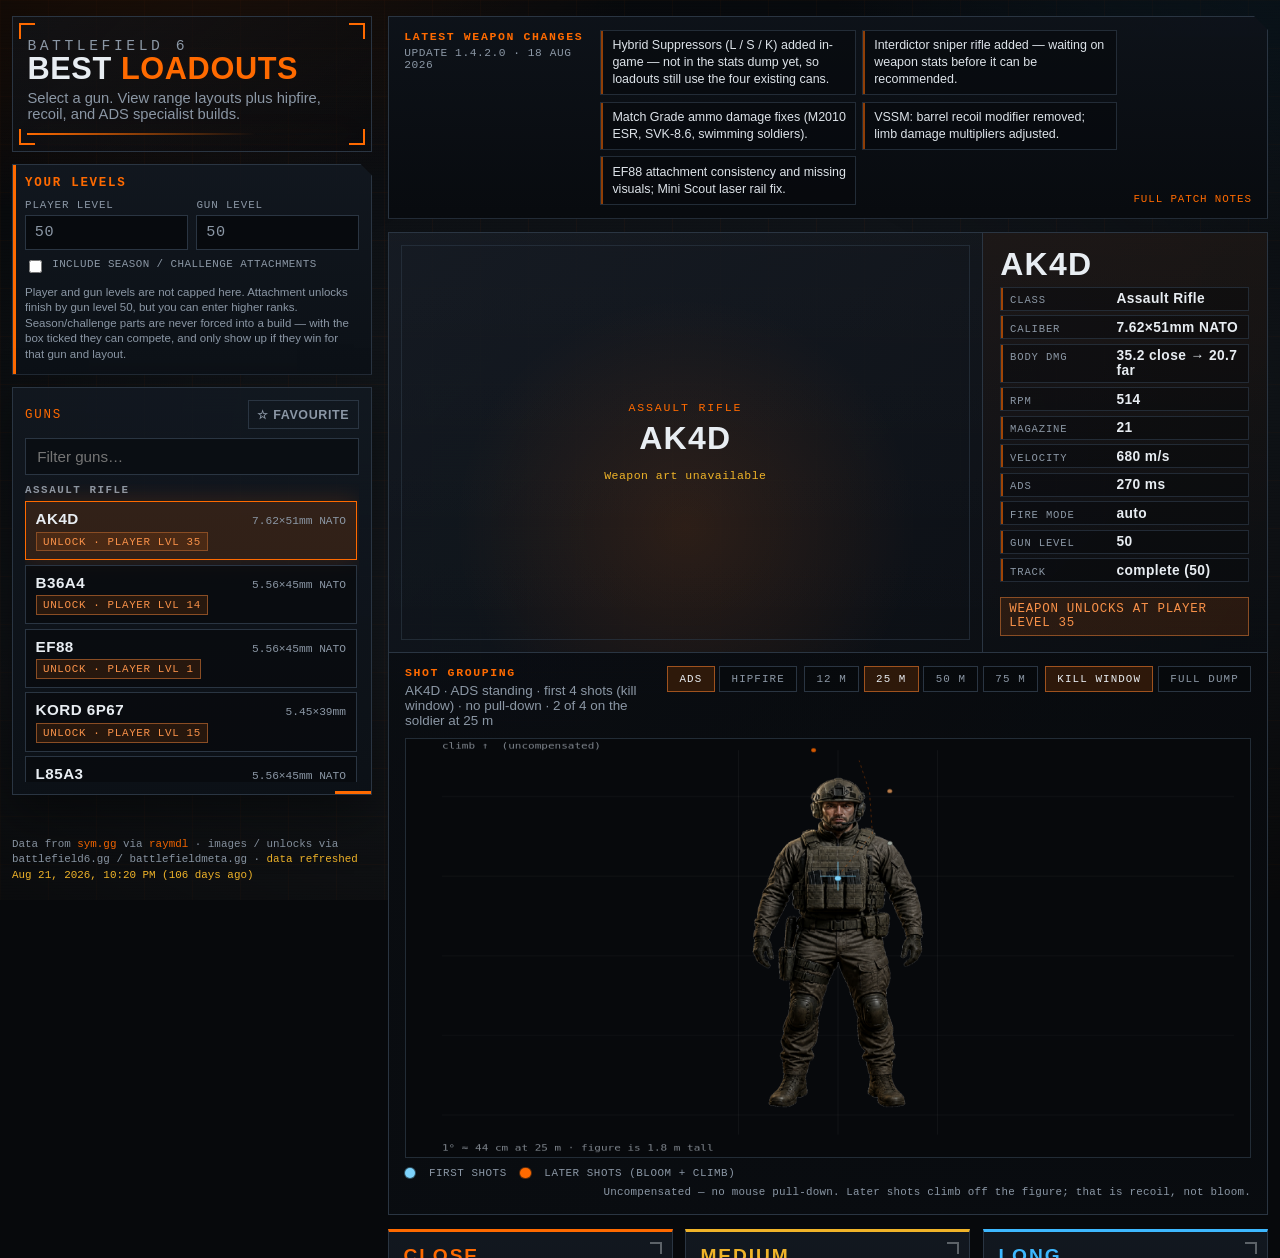
==== index.html @ 5112099e "Size each gun's kill-window burst from its own bullets-to-kill. AR-style 4–8 shot clamps were wrong " ====
<!doctype html>
<html lang="en">
  <head>
    <meta charset="utf-8" />
    <meta name="viewport" content="width=device-width, initial-scale=1" />
    <title>BF6 Best Loadouts</title>
    <meta
      name="description"
      content="Pick a Battlefield 6 gun and see the best close, medium, long, hipfire, recoil, and ADS attachment layouts."
    />
    <meta name="referrer" content="strict-origin-when-cross-origin" />
    <meta
      http-equiv="Content-Security-Policy"
      content="default-src 'self'; script-src 'self'; style-src 'self' https://fonts.googleapis.com; font-src 'self' https://fonts.gstatic.com; img-src 'self' https://media.battlefield6.gg https://img.battlefieldmeta.gg data:; connect-src 'self'; object-src 'none'; base-uri 'self'; form-action 'self'; frame-ancestors 'none'"
    />
    <link rel="preconnect" href="https://fonts.googleapis.com" />
    <link rel="preconnect" href="https://fonts.gstatic.com" crossorigin />
    <link rel="preconnect" href="https://media.battlefield6.gg" crossorigin />
    <link rel="preconnect" href="https://img.battlefieldmeta.gg" crossorigin />
    <link
      href="https://fonts.googleapis.com/css2?family=Rajdhani:wght@500;600;700&family=Share+Tech+Mono&display=swap"
      rel="stylesheet"
    />
    <link rel="stylesheet" href="./css/styles.css?v=20260822e" />
  </head>
  <body>
    <div class="fx-scan" aria-hidden="true"></div>
    <div class="fx-vignette" aria-hidden="true"></div>
    <main class="app">
      <aside class="sidebar">
        <header class="hero">
          <div class="hud-corners" aria-hidden="true"></div>
          <p class="brand">Battlefield 6</p>
          <h1>Best <span>Loadouts</span></h1>
          <p>Select a gun. View range layouts plus hipfire, recoil, and ADS specialist builds.</p>
          <div class="hero-rule" aria-hidden="true"></div>
        </header>

        <section class="favorites" id="favorites" hidden>
          <h2>Favourites</h2>
          <div class="fav-list" id="favList"></div>
        </section>

        <section class="levels" aria-label="Your levels">
          <h2>Your levels</h2>
          <div class="level-grid">
            <label class="level-field" for="playerLevel">
              <span>Player level</span>
              <input id="playerLevel" type="number" min="1" step="1" value="50" inputmode="numeric" />
            </label>
            <label class="level-field" for="masteryLevel">
              <span>Gun level</span>
              <input id="masteryLevel" type="number" min="0" step="1" value="50" inputmode="numeric" />
            </label>
          </div>
          <label class="level-check" for="includeChallenges">
            <input id="includeChallenges" type="checkbox" />
            <span>Include season / challenge attachments</span>
          </label>
          <p class="level-hint">
            Player and gun levels are not capped here. Attachment unlocks finish by gun level 50, but you can enter higher ranks. Season/challenge parts are never forced into a build — with the box ticked they can compete, and only show up if they win for that gun and layout.
          </p>
        </section>

        <section class="controls" aria-label="Weapon list">
          <div class="field weapon-field">
            <div class="weapon-heading">
              <label for="weaponFilter">Guns</label>
              <button type="button" id="favToggle" class="fav-btn" aria-pressed="false" title="Favourite this gun">
                ☆ Favourite
              </button>
            </div>
            <input
              id="weaponFilter"
              class="weapon-filter"
              type="search"
              placeholder="Filter guns…"
              autocomplete="off"
            />
            <div class="weapon-list" id="weaponList" role="listbox" aria-label="Weapons"></div>
            <select id="weapon" class="weapon-select-fallback" hidden></select>
          </div>
        </section>

        <p class="status" id="status">Loading…</p>
        <p class="credit">
          Data from
          <a href="https://sym.gg/" target="_blank" rel="noopener noreferrer">sym.gg</a>
          via
          <a href="https://raymdl.github.io/BF6-Weapon-Analyzer/" target="_blank" rel="noopener noreferrer">raymdl</a>
          · images / unlocks via battlefield6.gg / battlefieldmeta.gg
          · <span id="dataAge">checking data age…</span>
        </p>
      </aside>

      <section class="detail" id="detail" aria-live="polite">
        <aside class="changelog" id="changelog" aria-label="Latest weapon changes">
          <div class="changelog-head">
            <h2>Latest weapon changes</h2>
            <p class="changelog-patch" id="changelogPatch"></p>
          </div>
          <ul class="changelog-list" id="changelogList"></ul>
          <a
            class="changelog-link"
            id="changelogLink"
            href="#"
            target="_blank"
            rel="noopener noreferrer"
            >Full patch notes</a
          >
        </aside>
        <div class="weapon-stage">
          <div class="weapon-stage-frame">
            <img
              id="weaponImage"
              class="weapon-image"
              alt=""
              hidden
              decoding="async"
              referrerpolicy="no-referrer"
            />
            <div id="weaponImageFallback" class="weapon-fallback" aria-hidden="true">
              <span class="weapon-fallback-class" id="weaponFallbackClass"></span>
              <strong id="weaponFallbackName"></strong>
              <span class="weapon-fallback-note" id="weaponFallbackNote"></span>
            </div>
          </div>
          <div class="weapon-stage-meta">
            <h2 id="weaponTitle">Select a gun</h2>
            <ul class="weapon-stat-list" id="weaponMeta"></ul>
            <p class="weapon-unlock-note" id="weaponUnlockNote" hidden></p>
          </div>
          <figure class="spread-viz" id="spreadViz">
            <div class="spread-viz-head">
              <div>
                <h3>Shot grouping</h3>
                <p class="spread-viz-caption" id="spreadVizCaption">How a stock mag dump looks on a soldier at 25 m.</p>
              </div>
              <div class="spread-viz-controls">
                <div class="spread-viz-modes" role="group" aria-label="Aim mode">
                  <button type="button" class="spread-mode is-on" data-spread-aim="ads" aria-pressed="true">ADS</button>
                  <button type="button" class="spread-mode" data-spread-aim="hip" aria-pressed="false">Hipfire</button>
                </div>
                <div class="spread-viz-modes" role="group" aria-label="Distance">
                  <button type="button" class="spread-mode" data-spread-range="12" aria-pressed="false">12 m</button>
                  <button type="button" class="spread-mode is-on" data-spread-range="25" aria-pressed="true">25 m</button>
                  <button type="button" class="spread-mode" data-spread-range="50" aria-pressed="false">50 m</button>
                  <button type="button" class="spread-mode" data-spread-range="75" aria-pressed="false">75 m</button>
                </div>
                <div class="spread-viz-modes" role="group" aria-label="Burst length">
                  <button type="button" class="spread-mode is-on" data-spread-burst="ttk" aria-pressed="true">Kill window</button>
                  <button type="button" class="spread-mode" data-spread-burst="dump" aria-pressed="false">Full dump</button>
                </div>
              </div>
            </div>
            <canvas id="spreadCanvas" class="spread-canvas" width="720" height="420" aria-label="Bullet spread visualization"></canvas>
            <p class="spread-viz-legend">
              <span class="spread-swatch is-early"></span> first shots
              <span class="spread-swatch is-late"></span> later shots (bloom + climb)
              <span class="spread-viz-hint">Uncompensated — no mouse pull-down. Later shots climb off the figure; that is recoil, not bloom.</span>
            </p>
          </figure>
        </div>
        <div class="results" id="results"></div>
      </section>
    </main>

    <script src="./js/embedded-data.js?v=20260822e"></script>
    <script src="./js/stats.js?v=20260822e"></script>
    <script src="./js/optimizer.js?v=20260822e"></script>
    <script src="./js/app.js?v=20260822e"></script>
  </body>
</html>
---- css/styles.css ----
:root {
  --bg0: #07090c;
  --bg1: #10161d;
  --ink: #e8edf2;
  --muted: #8b97a5;
  --line: #2a3542;
  --panel: #121820;
  --panel-2: #0c1117;
  --accent: #ff6a00;
  --accent-2: #4fd1c5;
  --close: #ff6a00;
  --mid: #f0b429;
  --long: #3db8ff;
  --glow: 0 0 24px rgba(255, 106, 0, 0.18);
  --shadow: 0 18px 50px rgba(0, 0, 0, 0.45);
  --font: "Rajdhani", "Segoe UI", sans-serif;
  --mono: "Share Tech Mono", ui-monospace, monospace;
  --sidebar: 360px;
}

* {
  box-sizing: border-box;
}

html,
body {
  margin: 0;
  min-height: 100%;
}

body {
  color: var(--ink);
  font-family: var(--font);
  background-color: var(--bg0);
  background-image:
    linear-gradient(rgba(255, 106, 0, 0.035) 1px, transparent 1px),
    linear-gradient(90deg, rgba(255, 106, 0, 0.035) 1px, transparent 1px),
    radial-gradient(1000px 520px at 8% -8%, rgba(255, 106, 0, 0.16), transparent 55%),
    radial-gradient(900px 480px at 100% 0%, rgba(61, 184, 255, 0.1), transparent 50%),
    linear-gradient(165deg, var(--bg0), var(--bg1) 55%, #0a0e13);
  background-size: 48px 48px, 48px 48px, auto, auto, auto;
  background-attachment: fixed;
}

body::before {
  content: "";
  position: fixed;
  inset: 0;
  pointer-events: none;
  background: repeating-linear-gradient(
    0deg,
    transparent,
    transparent 2px,
    rgba(0, 0, 0, 0.08) 3px
  );
  opacity: 0.35;
  z-index: 0;
}

.fx-scan {
  position: fixed;
  inset: 0;
  pointer-events: none;
  z-index: 0;
  background: linear-gradient(
    180deg,
    transparent 0%,
    rgba(255, 106, 0, 0.045) 48%,
    rgba(255, 106, 0, 0.09) 50%,
    rgba(255, 106, 0, 0.045) 52%,
    transparent 100%
  );
  background-size: 100% 220%;
  animation: scan-sweep 7.5s linear infinite;
  mix-blend-mode: screen;
  opacity: 0.55;
}

.fx-vignette {
  position: fixed;
  inset: 0;
  pointer-events: none;
  z-index: 0;
  background: radial-gradient(ellipse at center, transparent 45%, rgba(0, 0, 0, 0.45) 100%);
}

.app {
  position: relative;
  z-index: 1;
  display: grid;
  grid-template-columns: minmax(280px, var(--sidebar)) minmax(0, 1fr);
  gap: 1rem;
  width: min(1440px, calc(100% - 1.5rem));
  margin: 0 auto;
  padding: 1rem 0 1.5rem;
  min-height: 100vh;
}

.sidebar {
  display: flex;
  flex-direction: column;
  gap: 0.75rem;
  min-height: 0;
  max-height: calc(100vh - 2rem);
  position: sticky;
  top: 1rem;
}

.detail {
  display: flex;
  flex-direction: column;
  gap: 0.85rem;
  min-width: 0;
  animation: rise 0.45s ease both;
}

.hero {
  position: relative;
  padding: 0.85rem 0.9rem 0.95rem;
  border: 1px solid var(--line);
  background: linear-gradient(135deg, rgba(18, 24, 32, 0.55), rgba(7, 9, 12, 0.35));
  animation: rise 0.45s ease both;
  overflow: hidden;
  flex: 0 0 auto;
}

.hud-corners::before,
.hud-corners::after,
.hero::before,
.hero::after {
  content: "";
  position: absolute;
  width: 14px;
  height: 14px;
  pointer-events: none;
  animation: corner-in 0.7s ease both;
}

.hero::before {
  top: 6px;
  left: 6px;
  border-top: 2px solid var(--accent);
  border-left: 2px solid var(--accent);
}
.hero::after {
  top: 6px;
  right: 6px;
  border-top: 2px solid var(--accent);
  border-right: 2px solid var(--accent);
  animation-delay: 0.08s;
}
.hud-corners::before {
  bottom: 6px;
  left: 6px;
  border-bottom: 2px solid var(--accent);
  border-left: 2px solid var(--accent);
  animation-delay: 0.14s;
}
.hud-corners::after {
  bottom: 6px;
  right: 6px;
  border-bottom: 2px solid var(--accent);
  border-right: 2px solid var(--accent);
  animation-delay: 0.2s;
}

.brand {
  margin: 0 0 0.25rem;
  font-family: var(--mono);
  font-size: 0.68rem;
  letter-spacing: 0.24em;
  text-transform: uppercase;
  color: var(--accent);
  animation: pulse-glow 2.8s ease-in-out infinite;
}

.hero h1 {
  margin: 0;
  font-size: clamp(1.55rem, 2.4vw, 2rem);
  font-weight: 700;
  letter-spacing: 0.02em;
  line-height: 0.95;
  text-transform: uppercase;
  animation: title-clip 0.75s cubic-bezier(0.2, 0.8, 0.2, 1) both;
}

.hero h1 span {
  color: var(--accent);
  animation: accent-flicker 4.5s ease-in-out infinite;
}

.hero p {
  margin: 0.45rem 0 0;
  color: var(--muted);
  font-size: 0.92rem;
  font-weight: 500;
  animation: rise 0.55s ease 0.12s both;
}

.hero-rule {
  margin-top: 0.7rem;
  height: 2px;
  background: linear-gradient(90deg, var(--accent), transparent 70%);
  transform-origin: left center;
  animation: rule-draw 0.9s ease 0.2s both;
  box-shadow: var(--glow);
}

.favorites,
.levels,
.controls {
  border: 1px solid var(--line);
  background: linear-gradient(180deg, rgba(18, 24, 32, 0.95), rgba(12, 17, 23, 0.98));
}

.levels {
  position: relative;
  padding: 0.7rem 0.75rem;
  clip-path: polygon(0 0, calc(100% - 12px) 0, 100% 12px, 100% 100%, 0 100%);
  flex: 0 0 auto;
}

.levels::before {
  content: "";
  position: absolute;
  top: 0;
  left: 0;
  width: 3px;
  height: 100%;
  background: var(--accent);
}

.levels h2 {
  margin: 0 0 0.55rem;
  font-size: 0.78rem;
  letter-spacing: 0.14em;
  text-transform: uppercase;
  color: var(--accent);
  font-family: var(--mono);
}

.level-grid {
  display: grid;
  grid-template-columns: 1fr 1fr;
  gap: 0.55rem;
}

.level-field {
  display: grid;
  gap: 0.3rem;
  font-family: var(--mono);
  font-size: 0.68rem;
  letter-spacing: 0.08em;
  text-transform: uppercase;
  color: var(--muted);
}

.level-field input {
  width: 100%;
  min-width: 0;
  padding: 0.45rem 0.55rem;
  border: 1px solid var(--line);
  background: rgba(7, 9, 12, 0.85);
  color: var(--text);
  font: inherit;
  font-size: 0.95rem;
  letter-spacing: 0.04em;
}

.level-field input:focus {
  outline: 1px solid var(--accent);
  border-color: var(--accent);
}

.level-check {
  display: flex;
  gap: 0.45rem;
  align-items: flex-start;
  margin-top: 0.55rem;
  font-family: var(--mono);
  font-size: 0.68rem;
  letter-spacing: 0.04em;
  text-transform: uppercase;
  color: var(--muted);
  cursor: pointer;
}

.level-check input {
  margin-top: 0.1rem;
  accent-color: var(--accent);
}

.level-hint {
  margin: 0.55rem 0 0;
  font-size: 0.72rem;
  line-height: 1.35;
  color: var(--muted);
}

.favorites {
  position: relative;
  padding: 0.7rem 0.75rem;
  clip-path: polygon(0 0, calc(100% - 12px) 0, 100% 12px, 100% 100%, 0 100%);
  max-height: 28vh;
  overflow: auto;
  flex: 0 1 auto;
}

.favorites::before {
  content: "";
  position: absolute;
  top: 0;
  left: 0;
  width: 3px;
  height: 100%;
  background: var(--accent);
}

.favorites h2,
.weapon-heading label {
  margin: 0;
  font-size: 0.78rem;
  letter-spacing: 0.14em;
  text-transform: uppercase;
  color: var(--accent);
  font-family: var(--mono);
}

.favorites h2 {
  margin-bottom: 0.5rem;
}

.fav-list {
  display: grid;
  gap: 0.45rem;
}

.fav-card {
  display: grid;
  gap: 0.35rem;
  padding: 0.55rem 0.6rem;
  background: rgba(7, 9, 12, 0.72);
  border: 1px solid color-mix(in srgb, var(--line) 85%, var(--accent));
  animation: fav-in 0.35s ease both;
}

.fav-top {
  display: grid;
  grid-template-columns: 1fr auto auto;
  gap: 0.35rem;
  align-items: start;
}

.fav-open {
  display: flex;
  flex-wrap: wrap;
  gap: 0.25rem 0.5rem;
  align-items: baseline;
  min-width: 0;
  padding: 0;
  border: 0;
  background: transparent;
  color: inherit;
  font: inherit;
  text-align: left;
  cursor: pointer;
}

.fav-open:hover .fav-name {
  color: var(--accent);
}

.fav-name {
  font-weight: 700;
  font-size: 0.95rem;
  text-transform: uppercase;
  letter-spacing: 0.03em;
}

.fav-class,
.fav-summary,
.weapon-item-cal {
  font-family: var(--mono);
  font-size: 0.7rem;
  color: var(--muted);
}

.fav-expand,
.fav-remove,
.fav-btn,
.weapon-filter,
.weapon-item {
  transition:
    border-color 0.15s ease,
    background 0.15s ease,
    color 0.15s ease,
    box-shadow 0.15s ease;
}

.fav-expand,
.fav-remove {
  border: 1px solid var(--line);
  background: transparent;
  color: var(--muted);
  cursor: pointer;
}

.fav-expand {
  font: inherit;
  font-size: 0.72rem;
  font-weight: 600;
  letter-spacing: 0.04em;
  text-transform: uppercase;
  padding: 0.3rem 0.45rem;
  color: var(--ink);
}

.fav-card.is-open .fav-expand,
.fav-expand:hover {
  border-color: var(--accent-2);
  color: var(--accent-2);
}

.fav-remove {
  width: 1.45rem;
  height: 1.45rem;
}

.fav-summary {
  display: grid;
  gap: 0.1rem;
}

.fav-summary[hidden],
.fav-detail[hidden] {
  display: none;
}

.fav-range strong {
  color: var(--ink);
  margin-right: 0.2rem;
}

.fav-detail {
  display: grid;
  gap: 0.4rem;
  animation: detail-expand 0.3s ease both;
}

.fav-loadout {
  background: var(--panel-2);
  border: 1px solid var(--line);
  padding: 0.5rem 0.55rem;
}

.fav-loadout[data-range='close'] {
  border-top: 3px solid var(--close);
}
.fav-loadout[data-range='mid'] {
  border-top: 3px solid var(--mid);
}
.fav-loadout[data-range='long'] {
  border-top: 3px solid var(--long);
}
.fav-loadout[data-range='thermal-close'],
.fav-loadout[data-range='thermal-mid'],
.fav-loadout[data-range='thermal-long'] {
  border-top: 3px solid #f59e0b;
}

.fav-loadout header {
  display: flex;
  justify-content: space-between;
  gap: 0.35rem;
  margin-bottom: 0.35rem;
}

.fav-loadout h3 {
  margin: 0;
  font-size: 0.85rem;
  letter-spacing: 0.08em;
  text-transform: uppercase;
}

.controls {
  position: relative;
  padding: 0.75rem;
  flex: 1 1 auto;
  min-height: 0;
  display: flex;
  flex-direction: column;
  box-shadow: var(--shadow);
}

.controls::after {
  content: "";
  position: absolute;
  right: 0;
  bottom: 0;
  width: 36px;
  height: 3px;
  background: var(--accent);
}

.weapon-field {
  display: flex;
  flex-direction: column;
  gap: 0.55rem;
  min-height: 0;
  flex: 1 1 auto;
}

.weapon-heading {
  display: flex;
  align-items: center;
  justify-content: space-between;
  gap: 0.5rem;
}

.weapon-filter {
  width: 100%;
  padding: 0.55rem 0.7rem;
  border: 1px solid var(--line);
  background: #0a0e13;
  color: var(--ink);
  font: inherit;
  font-size: 0.95rem;
}

.weapon-filter:focus {
  outline: none;
  border-color: var(--accent);
  box-shadow: var(--glow);
}

.weapon-list {
  overflow: auto;
  min-height: 0;
  flex: 1 1 auto;
  display: grid;
  gap: 0.65rem;
  padding-right: 0.15rem;
}

.weapon-group h3 {
  margin: 0 0 0.35rem;
  font-family: var(--mono);
  font-size: 0.68rem;
  letter-spacing: 0.14em;
  text-transform: uppercase;
  color: var(--muted);
}

.weapon-group-list {
  display: grid;
  gap: 0.28rem;
}

.weapon-item {
  display: grid;
  gap: 0.28rem;
  width: 100%;
  padding: 0.5rem 0.6rem;
  border: 1px solid var(--line);
  background: rgba(7, 9, 12, 0.65);
  color: inherit;
  font: inherit;
  text-align: left;
  cursor: pointer;
}

.weapon-item-top {
  display: flex;
  flex-wrap: wrap;
  gap: 0.2rem 0.55rem;
  align-items: baseline;
  justify-content: space-between;
}

.weapon-item:hover {
  border-color: color-mix(in srgb, var(--accent) 50%, var(--line));
}

.weapon-item.is-active {
  border-color: var(--accent);
  background: color-mix(in srgb, var(--accent) 14%, transparent);
  box-shadow: var(--glow);
}

.weapon-item.is-fav .weapon-item-name::after {
  content: " ★";
  color: var(--accent);
  font-size: 0.8em;
}

.weapon-item.is-locked {
  opacity: 0.55;
}

.weapon-item-name {
  font-weight: 700;
  letter-spacing: 0.03em;
  text-transform: uppercase;
  font-size: 0.95rem;
}

.weapon-item-unlock {
  display: inline-flex;
  align-self: start;
  width: fit-content;
  max-width: 100%;
  padding: 0.18rem 0.4rem;
  border: 1px solid color-mix(in srgb, var(--accent) 45%, var(--line));
  background: color-mix(in srgb, var(--accent) 12%, transparent);
  font-family: var(--mono);
  font-size: 0.68rem;
  letter-spacing: 0.06em;
  text-transform: uppercase;
  color: color-mix(in srgb, var(--accent) 70%, var(--ink));
}

.weapon-item-unlock.is-locked,
.weapon-item.is-locked .weapon-item-unlock {
  border-color: color-mix(in srgb, #e2a35a 55%, var(--line));
  background: color-mix(in srgb, #e2a35a 14%, transparent);
  color: #e2a35a;
}

.weapon-unlock-note {
  margin: 0.45rem 0 0;
  display: inline-flex;
  width: fit-content;
  max-width: 100%;
  padding: 0.28rem 0.5rem;
  border: 1px solid color-mix(in srgb, var(--accent) 45%, var(--line));
  background: color-mix(in srgb, var(--accent) 12%, transparent);
  font-family: var(--mono);
  font-size: 0.78rem;
  letter-spacing: 0.06em;
  text-transform: uppercase;
  color: color-mix(in srgb, var(--accent) 70%, var(--ink));
}

.weapon-unlock-note.is-locked {
  border-color: color-mix(in srgb, #e2a35a 55%, var(--line));
  background: color-mix(in srgb, #e2a35a 14%, transparent);
  color: #e2a35a;
}

.fav-btn {
  border: 1px solid var(--line);
  background: transparent;
  color: var(--muted);
  font: inherit;
  font-size: 0.78rem;
  font-weight: 700;
  letter-spacing: 0.05em;
  text-transform: uppercase;
  padding: 0.4rem 0.55rem;
  cursor: pointer;
  white-space: nowrap;
}

.fav-btn:hover,
.fav-btn.is-on {
  border-color: var(--accent);
  color: var(--accent);
}

.fav-btn.is-on {
  background: color-mix(in srgb, var(--accent) 14%, transparent);
  box-shadow: var(--glow);
}

.status {
  min-height: 1.1rem;
  margin: 0;
  font-family: var(--mono);
  font-size: 0.72rem;
  color: var(--muted);
}

.status:not(:empty) {
  animation: status-pulse 1.4s ease-in-out infinite;
}

.credit {
  margin: 0;
  font-family: var(--mono);
  font-size: 0.68rem;
  color: var(--muted);
  line-height: 1.45;
}

.credit a {
  color: var(--accent);
  text-decoration: none;
}

.credit a:hover {
  text-decoration: underline;
}

#dataAge.is-stale {
  color: var(--mid);
}

.weapon-stage {
  display: grid;
  grid-template-columns: minmax(0, 1.35fr) minmax(180px, 0.65fr);
  gap: 0;
  align-items: stretch;
  border: 1px solid var(--line);
  background: linear-gradient(135deg, rgba(18, 24, 32, 0.9), rgba(7, 9, 12, 0.95));
  overflow: hidden;
  min-height: 220px;
}

.weapon-stage-frame {
  position: relative;
  min-height: 220px;
  display: grid;
  place-items: center;
  background:
    radial-gradient(ellipse at 50% 70%, rgba(255, 106, 0, 0.12), transparent 55%),
    linear-gradient(180deg, rgba(255, 255, 255, 0.02), transparent);
  overflow: hidden;
}

.weapon-stage-frame::before {
  content: "";
  position: absolute;
  inset: 12px;
  border: 1px solid color-mix(in srgb, var(--line) 70%, transparent);
  pointer-events: none;
}

.weapon-image {
  max-width: min(92%, 640px);
  max-height: 240px;
  width: auto;
  height: auto;
  object-fit: contain;
  filter: drop-shadow(0 18px 30px rgba(0, 0, 0, 0.45));
  animation: image-in 0.45s ease both;
}

.weapon-fallback {
  display: grid;
  gap: 0.35rem;
  justify-items: center;
  text-align: center;
  padding: 1.5rem;
}

.weapon-fallback-class {
  font-family: var(--mono);
  font-size: 0.72rem;
  letter-spacing: 0.16em;
  text-transform: uppercase;
  color: var(--accent);
}

.weapon-fallback strong {
  font-size: clamp(1.4rem, 3vw, 2rem);
  letter-spacing: 0.04em;
  text-transform: uppercase;
}

.weapon-fallback-note {
  max-width: 18rem;
  margin-top: 0.35rem;
  font-family: var(--mono);
  font-size: 0.72rem;
  line-height: 1.35;
  letter-spacing: 0.04em;
  color: var(--mid);
}

.weapon-stage-meta {
  display: flex;
  flex-direction: column;
  justify-content: center;
  gap: 0.45rem;
  padding: 1rem 1.1rem;
  border-left: 1px solid var(--line);
  background: linear-gradient(180deg, rgba(255, 106, 0, 0.06), transparent);
}

.weapon-stage-meta h2 {
  margin: 0;
  font-size: clamp(1.5rem, 2.5vw, 2.2rem);
  letter-spacing: 0.04em;
  text-transform: uppercase;
  line-height: 0.95;
}

.spread-viz {
  grid-column: 1 / -1;
  margin: 0;
  padding: 0.85rem 1rem 1rem;
  border-top: 1px solid var(--line);
  background: linear-gradient(180deg, rgba(7, 9, 12, 0.55), rgba(9, 12, 16, 0.9));
}

.spread-viz-head {
  display: flex;
  justify-content: space-between;
  align-items: flex-start;
  gap: 0.85rem;
  margin-bottom: 0.65rem;
}

.spread-viz-head h3 {
  margin: 0;
  font-family: var(--mono);
  font-size: 0.72rem;
  letter-spacing: 0.14em;
  text-transform: uppercase;
  color: var(--accent);
}

.spread-viz-caption {
  margin: 0.22rem 0 0;
  color: var(--muted);
  font-size: 0.84rem;
}

.spread-viz-controls {
  display: flex;
  flex-wrap: wrap;
  justify-content: flex-end;
  gap: 0.45rem;
  flex-shrink: 0;
}

.spread-viz-modes {
  display: flex;
  gap: 0.3rem;
  flex-shrink: 0;
}

.spread-mode {
  font-family: var(--mono);
  font-size: 0.68rem;
  letter-spacing: 0.1em;
  text-transform: uppercase;
  color: var(--muted);
  background: rgba(7, 9, 12, 0.7);
  border: 1px solid var(--line);
  padding: 0.38rem 0.7rem;
  cursor: pointer;
}

.spread-mode.is-on {
  color: var(--ink);
  border-color: color-mix(in srgb, var(--accent) 55%, var(--line));
  background: color-mix(in srgb, var(--accent) 16%, rgba(7, 9, 12, 0.85));
}

.spread-canvas {
  display: block;
  width: 100%;
  height: auto;
  max-height: 420px;
  background:
    radial-gradient(ellipse at 50% 58%, rgba(255, 106, 0, 0.08), transparent 52%),
    #07090c;
  border: 1px solid color-mix(in srgb, var(--line) 80%, transparent);
}

.spread-viz-legend {
  display: flex;
  flex-wrap: wrap;
  align-items: center;
  gap: 0.45rem 0.85rem;
  margin: 0.55rem 0 0;
  font-family: var(--mono);
  font-size: 0.68rem;
  letter-spacing: 0.05em;
  text-transform: uppercase;
  color: var(--muted);
}

.spread-swatch {
  width: 0.65rem;
  height: 0.65rem;
  border-radius: 50%;
  display: inline-block;
}

.spread-swatch.is-early {
  background: #7dd3fc;
  box-shadow: 0 0 0 1px rgba(125, 211, 252, 0.35);
}

.spread-swatch.is-late {
  background: #ff6a00;
  box-shadow: 0 0 0 1px rgba(255, 106, 0, 0.35);
}

.spread-viz-hint {
  margin-left: auto;
  text-transform: none;
  letter-spacing: 0.02em;
}

.weapon-stat-list {
  margin: 0;
  padding: 0;
  list-style: none;
  display: grid;
  gap: 0.28rem;
}

.weapon-stat-list li {
  display: grid;
  grid-template-columns: 6.2rem minmax(0, 1fr);
  gap: 0.45rem;
  align-items: baseline;
  padding: 0.22rem 0.35rem 0.22rem 0.55rem;
  border: 1px solid color-mix(in srgb, var(--line) 75%, transparent);
  background: rgba(7, 9, 12, 0.45);
  position: relative;
}

.weapon-stat-list li::before {
  content: "";
  position: absolute;
  left: 0;
  top: 0;
  bottom: 0;
  width: 2px;
  background: color-mix(in srgb, var(--accent) 60%, transparent);
}

.weapon-stat-list span {
  font-family: var(--mono);
  font-size: 0.66rem;
  letter-spacing: 0.08em;
  text-transform: uppercase;
  color: var(--muted);
}

.weapon-stat-list strong {
  font-size: 0.86rem;
  font-weight: 700;
  letter-spacing: 0.03em;
  color: var(--ink);
  min-width: 0;
  overflow-wrap: anywhere;
}

.changelog {
  display: grid;
  grid-template-columns: minmax(140px, 180px) minmax(0, 1fr) auto;
  gap: 0.75rem 1rem;
  align-items: start;
  padding: 0.8rem 0.95rem;
  border: 1px solid var(--line);
  background: linear-gradient(180deg, rgba(14, 19, 26, 0.96), rgba(8, 11, 15, 0.98));
  clip-path: polygon(0 0, calc(100% - 14px) 0, 100% 14px, 100% 100%, 0 100%);
}

.changelog-head h2 {
  margin: 0;
  font-size: 0.72rem;
  letter-spacing: 0.14em;
  text-transform: uppercase;
  color: var(--accent);
  font-family: var(--mono);
}

.changelog-patch {
  margin: 0.25rem 0 0;
  font-family: var(--mono);
  font-size: 0.7rem;
  letter-spacing: 0.05em;
  text-transform: uppercase;
  color: var(--muted);
}

.changelog-list {
  margin: 0;
  padding: 0;
  list-style: none;
  display: grid;
  grid-template-columns: repeat(auto-fit, minmax(220px, 1fr));
  gap: 0.4rem;
}

.changelog-list li {
  position: relative;
  padding: 0.4rem 0.5rem 0.4rem 0.7rem;
  border: 1px solid color-mix(in srgb, var(--line) 80%, transparent);
  background: rgba(7, 9, 12, 0.55);
  font-size: 0.78rem;
  line-height: 1.35;
  color: color-mix(in srgb, var(--ink) 88%, var(--muted));
}

.changelog-list li::before {
  content: "";
  position: absolute;
  left: 0;
  top: 0;
  bottom: 0;
  width: 2px;
  background: color-mix(in srgb, var(--accent) 55%, transparent);
}

.changelog-link {
  justify-self: end;
  align-self: end;
  font-family: var(--mono);
  font-size: 0.68rem;
  letter-spacing: 0.08em;
  text-transform: uppercase;
  color: var(--accent);
  text-decoration: none;
  white-space: nowrap;
}

.changelog-link:hover {
  text-decoration: underline;
}

.detail.is-loading .weapon-stage {
  opacity: 0.72;
}

.results {
  display: grid;
  grid-template-columns: repeat(3, minmax(0, 1fr));
  gap: 0.75rem;
}

.results-section {
  grid-column: 1 / -1;
  margin-top: 0.35rem;
  padding: 0.55rem 0.15rem 0.15rem;
  border-top: 1px solid color-mix(in srgb, var(--line) 85%, transparent);
}

.results-section h2 {
  margin: 0;
  font-family: var(--mono);
  font-size: 0.72rem;
  letter-spacing: 0.14em;
  text-transform: uppercase;
  color: #f59e0b;
}

.results-section p {
  margin: 0.28rem 0 0;
  color: var(--muted);
  font-size: 0.84rem;
  max-width: 52rem;
}

.fav-section-label {
  grid-column: 1 / -1;
  margin-top: 0.35rem;
  font-family: var(--mono);
  font-size: 0.68rem;
  letter-spacing: 0.12em;
  text-transform: uppercase;
  color: #f59e0b;
}

.results.is-booting .range-col {
  animation: panel-boot 0.55s cubic-bezier(0.2, 0.85, 0.2, 1) both;
}

.range-col {
  position: relative;
  background: linear-gradient(180deg, rgba(18, 24, 32, 0.98), rgba(9, 12, 16, 0.98));
  border: 1px solid var(--line);
  overflow: hidden;
  transition: border-color 0.2s ease, box-shadow 0.25s ease, transform 0.25s ease;
}

.range-col:hover {
  transform: translateY(-2px);
  box-shadow: var(--shadow);
}

.range-col::before {
  content: "";
  position: absolute;
  top: 10px;
  right: 10px;
  width: 10px;
  height: 10px;
  border-top: 2px solid color-mix(in srgb, var(--ink) 35%, transparent);
  border-right: 2px solid color-mix(in srgb, var(--ink) 35%, transparent);
}

.range-col::after {
  content: "";
  position: absolute;
  inset: 0;
  pointer-events: none;
  background: linear-gradient(110deg, transparent 40%, rgba(255, 255, 255, 0.04) 48%, transparent 56%);
  transform: translateX(-120%);
  opacity: 0;
}

.results.is-booting .range-col::after {
  animation: sheen 0.85s ease 0.15s both;
}

.range-col[data-range='close'] {
  border-top: 3px solid var(--close);
}
.range-col[data-range='mid'] {
  border-top: 3px solid var(--mid);
}
.range-col[data-range='long'] {
  border-top: 3px solid var(--long);
}
.range-col[data-range='hipfire'] {
  border-top: 3px solid #7dd3fc;
}
.range-col[data-range='recoil'] {
  border-top: 3px solid #fbbf24;
}
.range-col[data-range='ads'] {
  border-top: 3px solid #c4b5fd;
}
.range-col[data-range='thermal-close'] {
  border-top: 3px solid #fb923c;
}
.range-col[data-range='thermal-mid'] {
  border-top: 3px solid #f59e0b;
}
.range-col[data-range='thermal-long'] {
  border-top: 3px solid #ea580c;
}

.results.is-booting .range-col[data-range='close'] {
  animation-delay: 0.04s;
}
.results.is-booting .range-col[data-range='mid'] {
  animation-delay: 0.1s;
}
.results.is-booting .range-col[data-range='long'] {
  animation-delay: 0.16s;
}
.results.is-booting .range-col[data-range='hipfire'] {
  animation-delay: 0.22s;
}
.results.is-booting .range-col[data-range='recoil'] {
  animation-delay: 0.28s;
}
.results.is-booting .range-col[data-range='ads'] {
  animation-delay: 0.34s;
}
.results.is-booting .range-col[data-range='thermal-close'] {
  animation-delay: 0.4s;
}
.results.is-booting .range-col[data-range='thermal-mid'] {
  animation-delay: 0.46s;
}
.results.is-booting .range-col[data-range='thermal-long'] {
  animation-delay: 0.52s;
}

.range-col[data-range='close'] h2 {
  color: var(--close);
}
.range-col[data-range='mid'] h2 {
  color: var(--mid);
}
.range-col[data-range='long'] h2 {
  color: var(--long);
}
.range-col[data-range='hipfire'] h2 {
  color: #7dd3fc;
}
.range-col[data-range='recoil'] h2 {
  color: #fbbf24;
}
.range-col[data-range='ads'] h2 {
  color: #c4b5fd;
}
.range-col[data-range='thermal-close'] h2,
.range-col[data-range='thermal-mid'] h2,
.range-col[data-range='thermal-long'] h2 {
  color: #f59e0b;
}

.range-col header {
  padding: 0.8rem 0.9rem 0.55rem;
  border-bottom: 1px solid var(--line);
}

.range-col h2 {
  margin: 0;
  font-size: 1.2rem;
  letter-spacing: 0.1em;
  text-transform: uppercase;
}

.range-col header p {
  margin: 0.15rem 0 0;
  color: var(--muted);
  font-family: var(--mono);
  font-size: 0.72rem;
  letter-spacing: 0.05em;
}

.set-card {
  padding: 0.8rem 0.9rem 0.95rem;
}

.set-meta {
  margin-bottom: 0.5rem;
}

.pts {
  font-family: var(--mono);
  font-size: 0.72rem;
  letter-spacing: 0.05em;
  padding: 0.18rem 0.4rem;
  border: 1px solid var(--line);
  color: var(--accent);
  background: rgba(255, 106, 0, 0.08);
  animation: pts-pop 0.45s ease both;
}

.att-list {
  list-style: none;
  margin: 0;
  padding: 0;
  display: grid;
  gap: 0.3rem;
}

.att-list li {
  display: grid;
  grid-template-columns: 3.5rem 1fr;
  gap: 0.35rem;
  font-size: 0.9rem;
  padding-bottom: 0.24rem;
  border-bottom: 1px solid color-mix(in srgb, var(--line) 70%, transparent);
  animation: row-in 0.35s ease both;
}

.att-list li:last-child {
  border-bottom: 0;
  padding-bottom: 0;
}

.results.is-booting .att-list li:nth-child(1) {
  animation-delay: 0.08s;
}
.results.is-booting .att-list li:nth-child(2) {
  animation-delay: 0.11s;
}
.results.is-booting .att-list li:nth-child(3) {
  animation-delay: 0.14s;
}
.results.is-booting .att-list li:nth-child(4) {
  animation-delay: 0.17s;
}
.results.is-booting .att-list li:nth-child(5) {
  animation-delay: 0.2s;
}
.results.is-booting .att-list li:nth-child(6) {
  animation-delay: 0.23s;
}
.results.is-booting .att-list li:nth-child(7) {
  animation-delay: 0.26s;
}
.results.is-booting .att-list li:nth-child(8) {
  animation-delay: 0.29s;
}
.results.is-booting .att-list li:nth-child(9) {
  animation-delay: 0.32s;
}

.att-list span {
  color: var(--muted);
  font-family: var(--mono);
  font-size: 0.68rem;
  letter-spacing: 0.08em;
  text-transform: uppercase;
  align-self: center;
}

.att-list strong {
  font-weight: 650;
}

.why {
  margin: 0.7rem 0 0;
  color: var(--accent-2);
  font-size: 0.84rem;
  font-weight: 500;
}

.empty {
  margin: 0;
  padding: 0.85rem;
  color: var(--muted);
}

@keyframes rise {
  from {
    opacity: 0;
    transform: translateY(10px);
  }
  to {
    opacity: 1;
    transform: translateY(0);
  }
}

@keyframes pulse-glow {
  0%,
  100% {
    opacity: 0.85;
    text-shadow: 0 0 12px rgba(255, 106, 0, 0.3);
  }
  50% {
    opacity: 1;
    text-shadow: 0 0 22px rgba(255, 106, 0, 0.55);
  }
}

@keyframes scan-sweep {
  from {
    background-position: 0% 0%;
  }
  to {
    background-position: 0% 100%;
  }
}

@keyframes corner-in {
  from {
    opacity: 0;
    transform: scale(0.6);
  }
  to {
    opacity: 1;
    transform: scale(1);
  }
}

@keyframes title-clip {
  from {
    opacity: 0;
    clip-path: inset(0 40% 0 0);
    transform: translateX(-8px);
  }
  to {
    opacity: 1;
    clip-path: inset(0 0 0 0);
    transform: translateX(0);
  }
}

@keyframes accent-flicker {
  0%,
  90%,
  100% {
    opacity: 1;
  }
  92% {
    opacity: 0.7;
  }
  94% {
    opacity: 1;
    text-shadow: 0 0 14px rgba(255, 106, 0, 0.55);
  }
}

@keyframes rule-draw {
  from {
    transform: scaleX(0);
    opacity: 0;
  }
  to {
    transform: scaleX(1);
    opacity: 1;
  }
}

@keyframes panel-boot {
  from {
    opacity: 0;
    transform: translateY(14px) scale(0.985);
    filter: brightness(0.7);
  }
  to {
    opacity: 1;
    transform: translateY(0) scale(1);
    filter: brightness(1);
  }
}

@keyframes sheen {
  from {
    opacity: 0;
    transform: translateX(-120%);
  }
  30% {
    opacity: 1;
  }
  to {
    opacity: 0;
    transform: translateX(120%);
  }
}

@keyframes row-in {
  from {
    opacity: 0;
    transform: translateX(-6px);
  }
  to {
    opacity: 1;
    transform: translateX(0);
  }
}

@keyframes pts-pop {
  from {
    opacity: 0;
    transform: scale(0.92);
  }
  to {
    opacity: 1;
    transform: scale(1);
  }
}

@keyframes fav-in {
  from {
    opacity: 0;
    transform: translateY(8px);
  }
  to {
    opacity: 1;
    transform: translateY(0);
  }
}

@keyframes detail-expand {
  from {
    opacity: 0;
    transform: translateY(-6px);
  }
  to {
    opacity: 1;
    transform: translateY(0);
  }
}

@keyframes status-pulse {
  0%,
  100% {
    opacity: 0.55;
  }
  50% {
    opacity: 1;
  }
}

@keyframes image-in {
  from {
    opacity: 0;
    transform: translateY(10px) scale(0.98);
  }
  to {
    opacity: 1;
    transform: translateY(0) scale(1);
  }
}

@media (max-width: 1100px) {
  .app {
    grid-template-columns: minmax(260px, 300px) minmax(0, 1fr);
  }

  .results {
    grid-template-columns: 1fr;
  }

  .weapon-stage {
    grid-template-columns: 1fr;
  }

  .spread-viz-hint {
    margin-left: 0;
  }

  .weapon-stage-meta {
    border-left: 0;
    border-top: 1px solid var(--line);
  }

  .changelog {
    grid-template-columns: 1fr;
  }

  .changelog-link {
    justify-self: start;
  }
}

@media (max-width: 860px) {
  .app {
    grid-template-columns: 1fr;
  }

  .sidebar {
    position: static;
    max-height: none;
  }

  .weapon-list {
    max-height: 280px;
  }

  .fav-top {
    grid-template-columns: 1fr auto;
  }

  .fav-expand {
    grid-column: 1 / -1;
  }
}

@media (prefers-reduced-motion: reduce) {
  .fx-scan,
  .brand,
  .hero h1 span,
  .status:not(:empty),
  .hero,
  .hero h1,
  .hero p,
  .hero-rule,
  .hud-corners::before,
  .hud-corners::after,
  .hero::before,
  .hero::after,
  .range-col,
  .results.is-booting .range-col,
  .results.is-booting .range-col::after,
  .att-list li,
  .pts,
  .why,
  .fav-card,
  .fav-detail,
  .weapon-image,
  .detail {
    animation: none !important;
    transition: none !important;
    opacity: 1 !important;
    transform: none !important;
    clip-path: none !important;
    filter: none !important;
  }
}
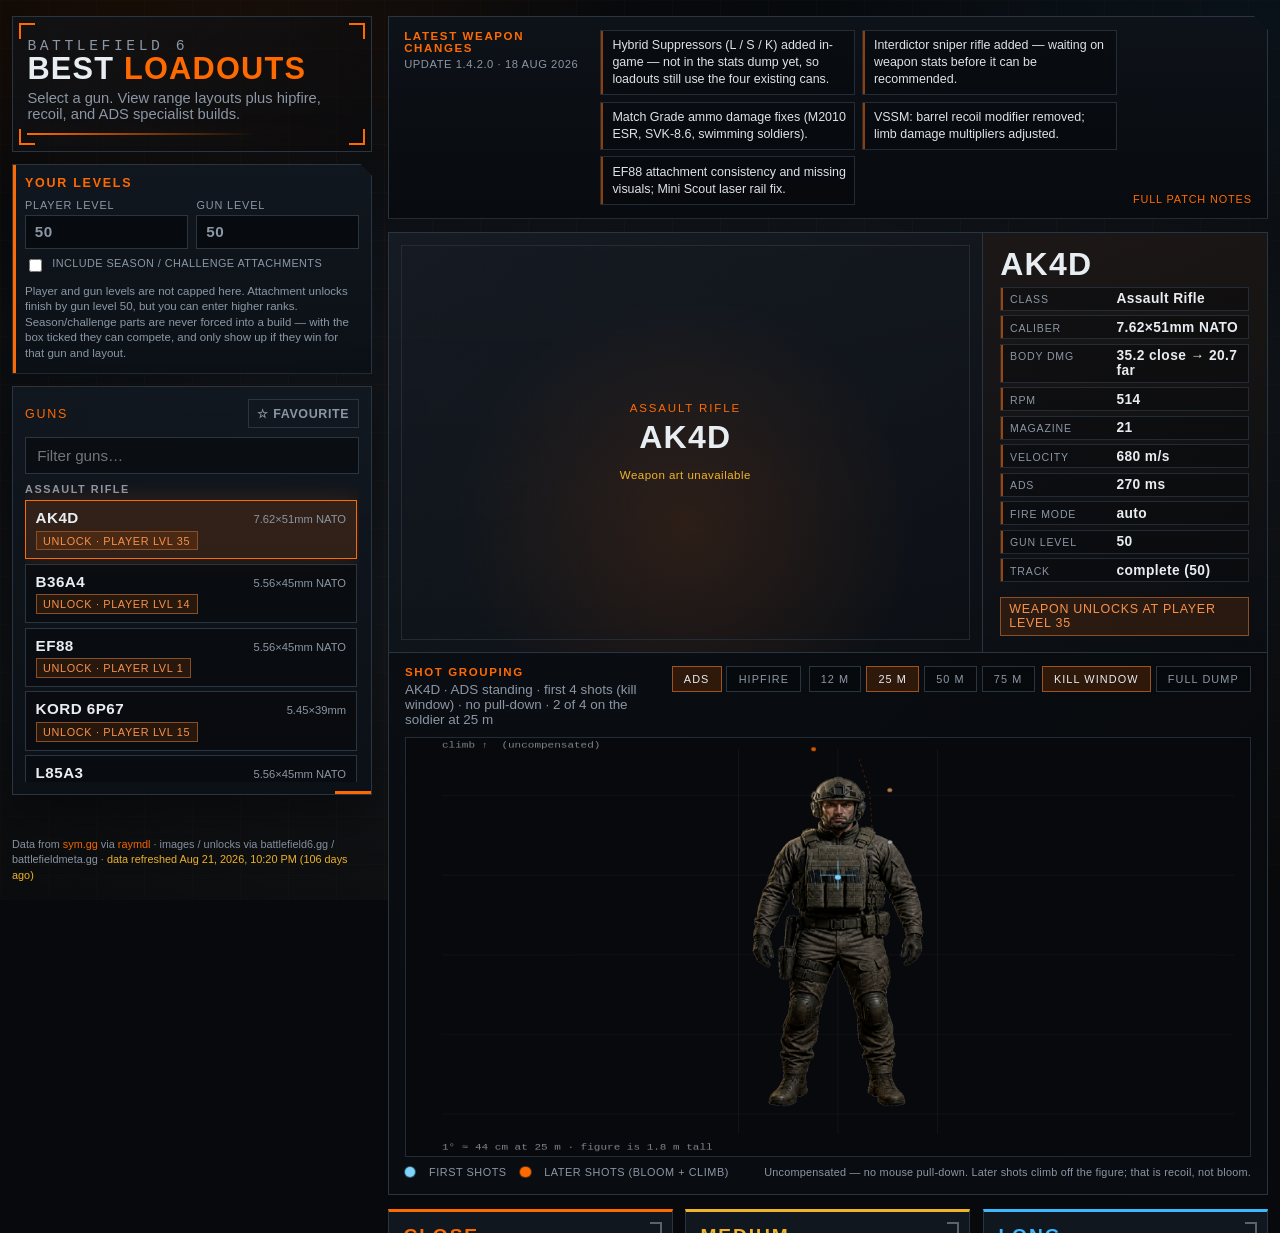
==== commit 35ec1c73: "Match Battlefield 6 type roles with Barlow, condensed headings, and Plex Mono. Official EA fonts can" ====
--- a/index.html
+++ b/index.html
@@ -18,10 +18,10 @@
     <link rel="preconnect" href="https://media.battlefield6.gg" crossorigin />
     <link rel="preconnect" href="https://img.battlefieldmeta.gg" crossorigin />
     <link
-      href="https://fonts.googleapis.com/css2?family=Rajdhani:wght@500;600;700&family=Share+Tech+Mono&display=swap"
+      href="https://fonts.googleapis.com/css2?family=Barlow:ital,wght@0,400;0,500;0,600;0,700;1,400&family=Barlow+Condensed:wght@500;600;700;800&family=IBM+Plex+Mono:wght@400;500;600&display=swap"
       rel="stylesheet"
     />
-    <link rel="stylesheet" href="./css/styles.css?v=20260822e" />
+    <link rel="stylesheet" href="./css/styles.css?v=20260822g" />
   </head>
   <body>
     <div class="fx-scan" aria-hidden="true"></div>
@@ -165,9 +165,9 @@
       </section>
     </main>
 
-    <script src="./js/embedded-data.js?v=20260822e"></script>
-    <script src="./js/stats.js?v=20260822e"></script>
-    <script src="./js/optimizer.js?v=20260822e"></script>
-    <script src="./js/app.js?v=20260822e"></script>
+    <script src="./js/embedded-data.js?v=20260822g"></script>
+    <script src="./js/stats.js?v=20260822g"></script>
+    <script src="./js/optimizer.js?v=20260822g"></script>
+    <script src="./js/app.js?v=20260822g"></script>
   </body>
 </html>
--- a/css/styles.css
+++ b/css/styles.css
@@ -13,8 +13,10 @@
   --long: #3db8ff;
   --glow: 0 0 24px rgba(255, 106, 0, 0.18);
   --shadow: 0 18px 50px rgba(0, 0, 0, 0.45);
-  --font: "Rajdhani", "Segoe UI", sans-serif;
-  --mono: "Share Tech Mono", ui-monospace, monospace;
+  --font: "Barlow", "Segoe UI", sans-serif;
+  --font-heading: "Barlow Condensed", "Barlow", sans-serif;
+  --font-display: "Barlow Condensed", "Barlow", sans-serif;
+  --mono: "IBM Plex Mono", ui-monospace, monospace;
   --sidebar: 360px;
 }
 
@@ -31,6 +33,7 @@
 body {
   color: var(--ink);
   font-family: var(--font);
+  font-weight: 500;
   background-color: var(--bg0);
   background-image:
     linear-gradient(rgba(255, 106, 0, 0.035) 1px, transparent 1px),
@@ -40,6 +43,21 @@
     linear-gradient(165deg, var(--bg0), var(--bg1) 55%, #0a0e13);
   background-size: 48px 48px, 48px 48px, auto, auto, auto;
   background-attachment: fixed;
+}
+
+h1,
+.hero h1,
+.weapon-stage-meta h2,
+.range-col h2,
+.weapon-fallback strong {
+  font-family: var(--font-display);
+  font-weight: 800;
+}
+
+h2,
+h3 {
+  font-family: var(--font-heading);
+  font-weight: 600;
 }
 
 body::before {
@@ -170,6 +188,7 @@
   font-size: 0.68rem;
   letter-spacing: 0.24em;
   text-transform: uppercase;
+  font-variant-numeric: slashed-zero;
   color: var(--accent);
   animation: pulse-glow 2.8s ease-in-out infinite;
 }
@@ -177,8 +196,8 @@
 .hero h1 {
   margin: 0;
   font-size: clamp(1.55rem, 2.4vw, 2rem);
-  font-weight: 700;
-  letter-spacing: 0.02em;
+  font-weight: 800;
+  letter-spacing: 0.04em;
   line-height: 0.95;
   text-transform: uppercase;
   animation: title-clip 0.75s cubic-bezier(0.2, 0.8, 0.2, 1) both;
@@ -236,7 +255,7 @@
   letter-spacing: 0.14em;
   text-transform: uppercase;
   color: var(--accent);
-  font-family: var(--mono);
+  font-family: var(--font-heading);
 }
 
 .level-grid {
@@ -248,7 +267,7 @@
 .level-field {
   display: grid;
   gap: 0.3rem;
-  font-family: var(--mono);
+  font-family: var(--font-heading);
   font-size: 0.68rem;
   letter-spacing: 0.08em;
   text-transform: uppercase;
@@ -262,9 +281,11 @@
   border: 1px solid var(--line);
   background: rgba(7, 9, 12, 0.85);
   color: var(--text);
-  font: inherit;
+  font-family: var(--font);
   font-size: 0.95rem;
+  font-weight: 600;
   letter-spacing: 0.04em;
+  font-variant-numeric: slashed-zero;
 }
 
 .level-field input:focus {
@@ -277,7 +298,7 @@
   gap: 0.45rem;
   align-items: flex-start;
   margin-top: 0.55rem;
-  font-family: var(--mono);
+  font-family: var(--font-heading);
   font-size: 0.68rem;
   letter-spacing: 0.04em;
   text-transform: uppercase;
@@ -323,7 +344,7 @@
   letter-spacing: 0.14em;
   text-transform: uppercase;
   color: var(--accent);
-  font-family: var(--mono);
+  font-family: var(--font-heading);
 }
 
 .favorites h2 {
@@ -380,7 +401,7 @@
 .fav-class,
 .fav-summary,
 .weapon-item-cal {
-  font-family: var(--mono);
+  font-family: var(--font-heading);
   font-size: 0.7rem;
   color: var(--muted);
 }
@@ -544,7 +565,7 @@
 
 .weapon-group h3 {
   margin: 0 0 0.35rem;
-  font-family: var(--mono);
+  font-family: var(--font-heading);
   font-size: 0.68rem;
   letter-spacing: 0.14em;
   text-transform: uppercase;
@@ -612,7 +633,7 @@
   padding: 0.18rem 0.4rem;
   border: 1px solid color-mix(in srgb, var(--accent) 45%, var(--line));
   background: color-mix(in srgb, var(--accent) 12%, transparent);
-  font-family: var(--mono);
+  font-family: var(--font-heading);
   font-size: 0.68rem;
   letter-spacing: 0.06em;
   text-transform: uppercase;
@@ -634,7 +655,7 @@
   padding: 0.28rem 0.5rem;
   border: 1px solid color-mix(in srgb, var(--accent) 45%, var(--line));
   background: color-mix(in srgb, var(--accent) 12%, transparent);
-  font-family: var(--mono);
+  font-family: var(--font-heading);
   font-size: 0.78rem;
   letter-spacing: 0.06em;
   text-transform: uppercase;
@@ -675,7 +696,7 @@
 .status {
   min-height: 1.1rem;
   margin: 0;
-  font-family: var(--mono);
+  font-family: var(--font-heading);
   font-size: 0.72rem;
   color: var(--muted);
 }
@@ -686,7 +707,7 @@
 
 .credit {
   margin: 0;
-  font-family: var(--mono);
+  font-family: var(--font-heading);
   font-size: 0.68rem;
   color: var(--muted);
   line-height: 1.45;
@@ -754,7 +775,7 @@
 }
 
 .weapon-fallback-class {
-  font-family: var(--mono);
+  font-family: var(--font-heading);
   font-size: 0.72rem;
   letter-spacing: 0.16em;
   text-transform: uppercase;
@@ -770,7 +791,7 @@
 .weapon-fallback-note {
   max-width: 18rem;
   margin-top: 0.35rem;
-  font-family: var(--mono);
+  font-family: var(--font);
   font-size: 0.72rem;
   line-height: 1.35;
   letter-spacing: 0.04em;
@@ -813,7 +834,7 @@
 
 .spread-viz-head h3 {
   margin: 0;
-  font-family: var(--mono);
+  font-family: var(--font-heading);
   font-size: 0.72rem;
   letter-spacing: 0.14em;
   text-transform: uppercase;
@@ -841,7 +862,7 @@
 }
 
 .spread-mode {
-  font-family: var(--mono);
+  font-family: var(--font-heading);
   font-size: 0.68rem;
   letter-spacing: 0.1em;
   text-transform: uppercase;
@@ -875,7 +896,7 @@
   align-items: center;
   gap: 0.45rem 0.85rem;
   margin: 0.55rem 0 0;
-  font-family: var(--mono);
+  font-family: var(--font-heading);
   font-size: 0.68rem;
   letter-spacing: 0.05em;
   text-transform: uppercase;
@@ -935,7 +956,7 @@
 }
 
 .weapon-stat-list span {
-  font-family: var(--mono);
+  font-family: var(--font-heading);
   font-size: 0.66rem;
   letter-spacing: 0.08em;
   text-transform: uppercase;
@@ -968,12 +989,12 @@
   letter-spacing: 0.14em;
   text-transform: uppercase;
   color: var(--accent);
-  font-family: var(--mono);
+  font-family: var(--font-heading);
 }
 
 .changelog-patch {
   margin: 0.25rem 0 0;
-  font-family: var(--mono);
+  font-family: var(--font-heading);
   font-size: 0.7rem;
   letter-spacing: 0.05em;
   text-transform: uppercase;
@@ -1012,7 +1033,7 @@
 .changelog-link {
   justify-self: end;
   align-self: end;
-  font-family: var(--mono);
+  font-family: var(--font-heading);
   font-size: 0.68rem;
   letter-spacing: 0.08em;
   text-transform: uppercase;
@@ -1044,7 +1065,7 @@
 
 .results-section h2 {
   margin: 0;
-  font-family: var(--mono);
+  font-family: var(--font-heading);
   font-size: 0.72rem;
   letter-spacing: 0.14em;
   text-transform: uppercase;
@@ -1061,7 +1082,7 @@
 .fav-section-label {
   grid-column: 1 / -1;
   margin-top: 0.35rem;
-  font-family: var(--mono);
+  font-family: var(--font-heading);
   font-size: 0.68rem;
   letter-spacing: 0.12em;
   text-transform: uppercase;
@@ -1205,7 +1226,7 @@
 .range-col header p {
   margin: 0.15rem 0 0;
   color: var(--muted);
-  font-family: var(--mono);
+  font-family: var(--font-heading);
   font-size: 0.72rem;
   letter-spacing: 0.05em;
 }
@@ -1220,6 +1241,7 @@
 
 .pts {
   font-family: var(--mono);
+  font-variant-numeric: slashed-zero;
   font-size: 0.72rem;
   letter-spacing: 0.05em;
   padding: 0.18rem 0.4rem;
@@ -1282,7 +1304,7 @@
 
 .att-list span {
   color: var(--muted);
-  font-family: var(--mono);
+  font-family: var(--font-heading);
   font-size: 0.68rem;
   letter-spacing: 0.08em;
   text-transform: uppercase;
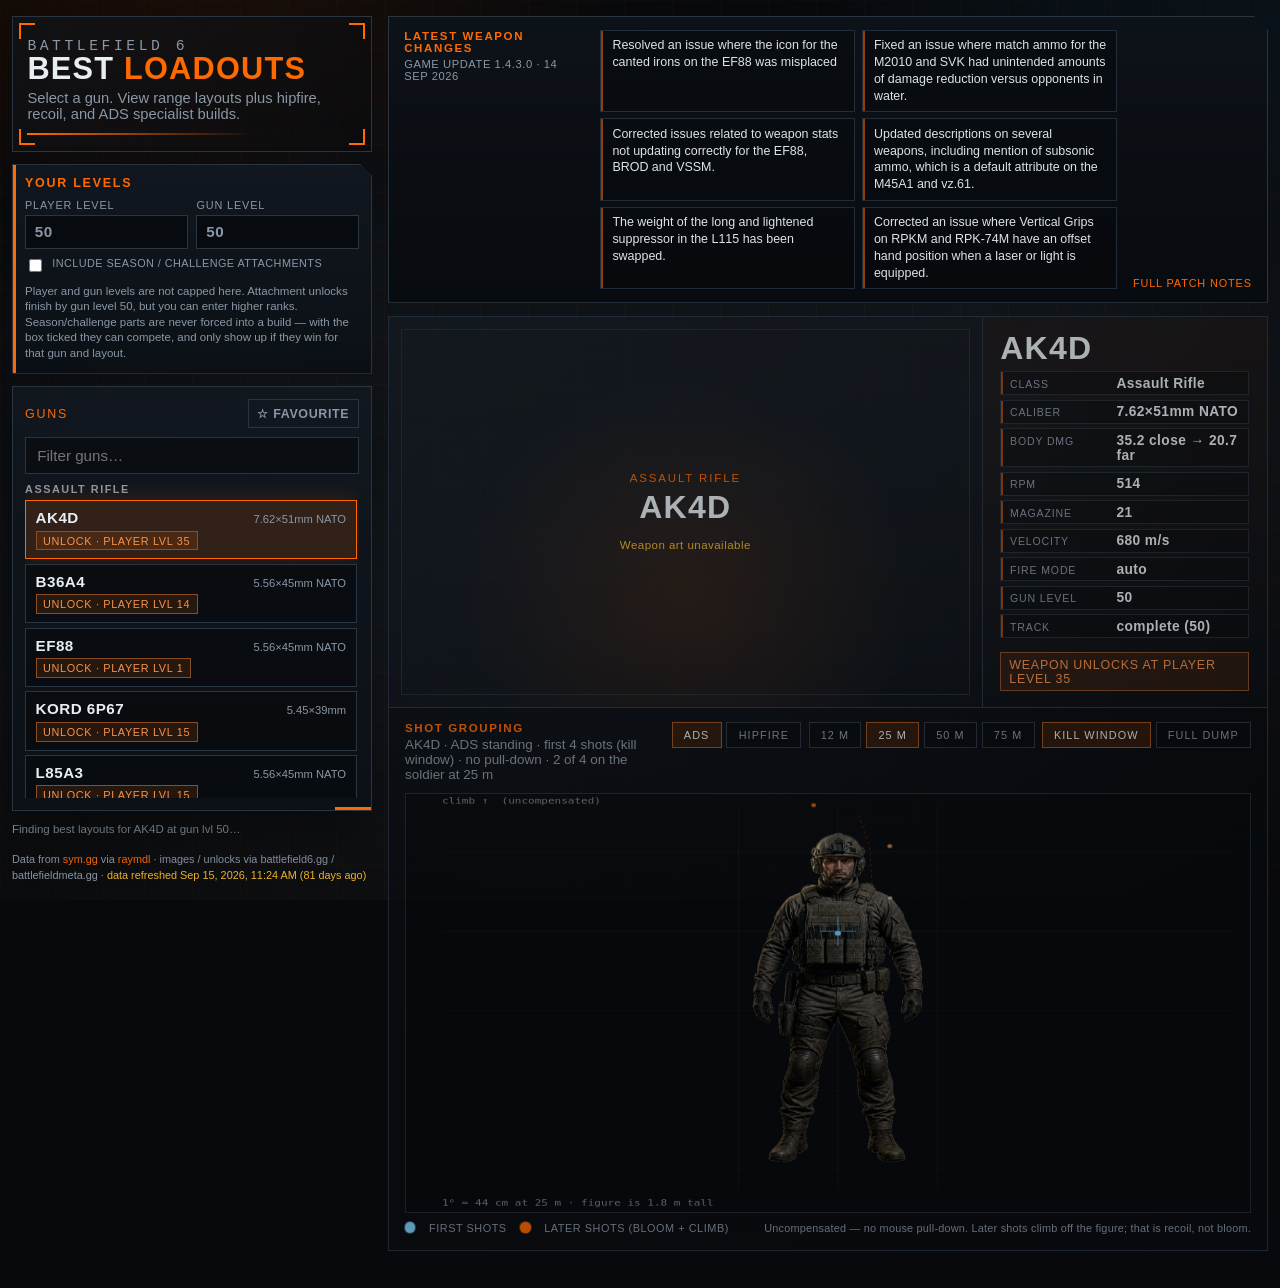
==== commit f3e72b86: "Fetch the latest EA patch notes automatically for the changelog panel. - scripts/fetch_changelog.py " ====
--- a/index.html
+++ b/index.html
@@ -21,7 +21,7 @@
       href="https://fonts.googleapis.com/css2?family=Barlow:ital,wght@0,400;0,500;0,600;0,700;1,400&family=Barlow+Condensed:wght@500;600;700;800&family=IBM+Plex+Mono:wght@400;500;600&display=swap"
       rel="stylesheet"
     />
-    <link rel="stylesheet" href="./css/styles.css?v=20260822g" />
+    <link rel="stylesheet" href="./css/styles.css?v=20260915a" />
   </head>
   <body>
     <div class="fx-scan" aria-hidden="true"></div>
@@ -165,9 +165,9 @@
       </section>
     </main>
 
-    <script src="./js/embedded-data.js?v=20260822g"></script>
-    <script src="./js/stats.js?v=20260822g"></script>
-    <script src="./js/optimizer.js?v=20260822g"></script>
-    <script src="./js/app.js?v=20260822g"></script>
+    <script src="./js/embedded-data.js?v=20260915a"></script>
+    <script src="./js/stats.js?v=20260915a"></script>
+    <script src="./js/optimizer.js?v=20260915a"></script>
+    <script src="./js/app.js?v=20260915a"></script>
   </body>
 </html>
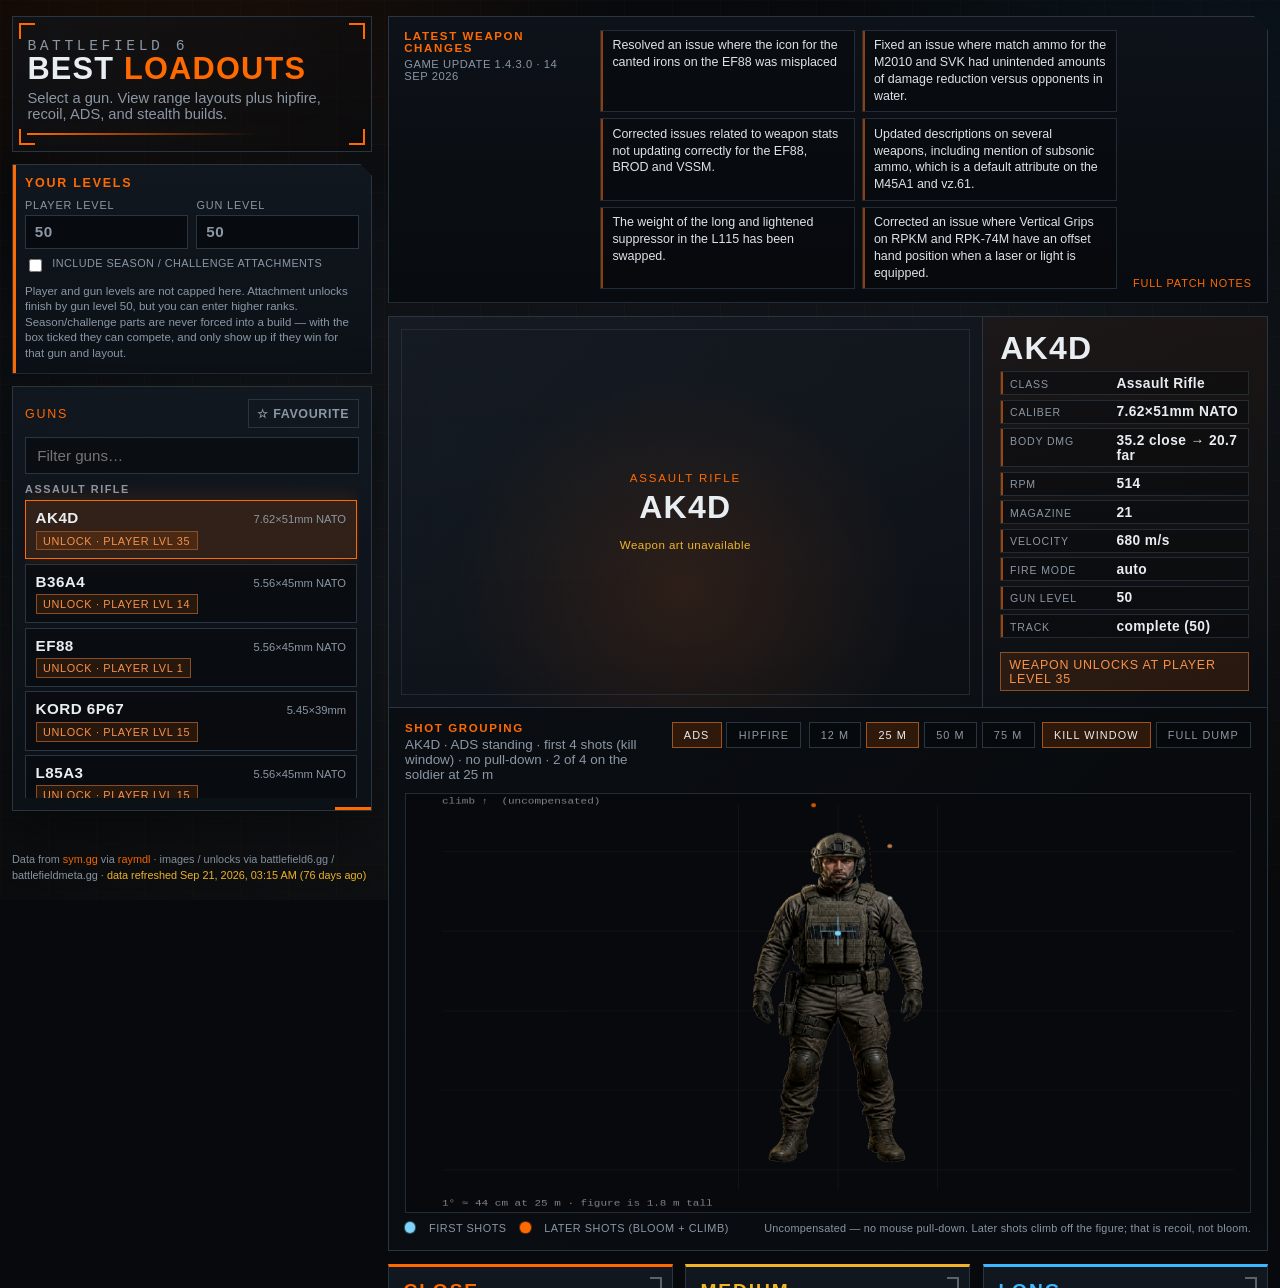
==== commit e365c6c7: "Score hipfire from the current spread table and add separate stealth layouts. Layout search crashed " ====
--- a/index.html
+++ b/index.html
@@ -6,7 +6,7 @@
     <title>BF6 Best Loadouts</title>
     <meta
       name="description"
-      content="Pick a Battlefield 6 gun and see the best close, medium, long, hipfire, recoil, and ADS attachment layouts."
+      content="Pick a Battlefield 6 gun and see the best close, medium, long, hipfire, recoil, ADS, and stealth attachment layouts."
     />
     <meta name="referrer" content="strict-origin-when-cross-origin" />
     <meta
@@ -21,7 +21,7 @@
       href="https://fonts.googleapis.com/css2?family=Barlow:ital,wght@0,400;0,500;0,600;0,700;1,400&family=Barlow+Condensed:wght@500;600;700;800&family=IBM+Plex+Mono:wght@400;500;600&display=swap"
       rel="stylesheet"
     />
-    <link rel="stylesheet" href="./css/styles.css?v=20260915a" />
+    <link rel="stylesheet" href="./css/styles.css?v=20260926b" />
   </head>
   <body>
     <div class="fx-scan" aria-hidden="true"></div>
@@ -32,7 +32,7 @@
           <div class="hud-corners" aria-hidden="true"></div>
           <p class="brand">Battlefield 6</p>
           <h1>Best <span>Loadouts</span></h1>
-          <p>Select a gun. View range layouts plus hipfire, recoil, and ADS specialist builds.</p>
+          <p>Select a gun. View range layouts plus hipfire, recoil, ADS, and stealth builds.</p>
           <div class="hero-rule" aria-hidden="true"></div>
         </header>
 
@@ -165,9 +165,9 @@
       </section>
     </main>
 
-    <script src="./js/embedded-data.js?v=20260915a"></script>
-    <script src="./js/stats.js?v=20260915a"></script>
-    <script src="./js/optimizer.js?v=20260915a"></script>
-    <script src="./js/app.js?v=20260915a"></script>
+    <script src="./js/embedded-data.js?v=20260926b"></script>
+    <script src="./js/stats.js?v=20260926b"></script>
+    <script src="./js/optimizer.js?v=20260926b"></script>
+    <script src="./js/app.js?v=20260926b"></script>
   </body>
 </html>
--- a/css/styles.css
+++ b/css/styles.css
@@ -483,6 +483,14 @@
 .fav-loadout[data-range='long'] {
   border-top: 3px solid var(--long);
 }
+.fav-loadout[data-range='ads'] {
+  border-top: 3px solid #c4b5fd;
+}
+.fav-loadout[data-range='stealth-close'],
+.fav-loadout[data-range='stealth-mid'],
+.fav-loadout[data-range='stealth-long'] {
+  border-top: 3px solid #5eead4;
+}
 .fav-loadout[data-range='thermal-close'],
 .fav-loadout[data-range='thermal-mid'],
 .fav-loadout[data-range='thermal-long'] {
@@ -1072,6 +1080,10 @@
   color: #f59e0b;
 }
 
+.results-section.is-stealth h2 {
+  color: #5eead4;
+}
+
 .results-section p {
   margin: 0.28rem 0 0;
   color: var(--muted);
@@ -1087,6 +1099,10 @@
   letter-spacing: 0.12em;
   text-transform: uppercase;
   color: #f59e0b;
+}
+
+.fav-section-label.is-stealth {
+  color: #5eead4;
 }
 
 .results.is-booting .range-col {
@@ -1149,6 +1165,11 @@
 .range-col[data-range='ads'] {
   border-top: 3px solid #c4b5fd;
 }
+.range-col[data-range='stealth-close'],
+.range-col[data-range='stealth-mid'],
+.range-col[data-range='stealth-long'] {
+  border-top: 3px solid #5eead4;
+}
 .range-col[data-range='thermal-close'] {
   border-top: 3px solid #fb923c;
 }
@@ -1177,14 +1198,23 @@
 .results.is-booting .range-col[data-range='ads'] {
   animation-delay: 0.34s;
 }
+.results.is-booting .range-col[data-range='stealth-close'] {
+  animation-delay: 0.4s;
+}
+.results.is-booting .range-col[data-range='stealth-mid'] {
+  animation-delay: 0.46s;
+}
+.results.is-booting .range-col[data-range='stealth-long'] {
+  animation-delay: 0.52s;
+}
 .results.is-booting .range-col[data-range='thermal-close'] {
-  animation-delay: 0.4s;
+  animation-delay: 0.58s;
 }
 .results.is-booting .range-col[data-range='thermal-mid'] {
-  animation-delay: 0.46s;
+  animation-delay: 0.64s;
 }
 .results.is-booting .range-col[data-range='thermal-long'] {
-  animation-delay: 0.52s;
+  animation-delay: 0.7s;
 }
 
 .range-col[data-range='close'] h2 {
@@ -1204,6 +1234,11 @@
 }
 .range-col[data-range='ads'] h2 {
   color: #c4b5fd;
+}
+.range-col[data-range='stealth-close'] h2,
+.range-col[data-range='stealth-mid'] h2,
+.range-col[data-range='stealth-long'] h2 {
+  color: #5eead4;
 }
 .range-col[data-range='thermal-close'] h2,
 .range-col[data-range='thermal-mid'] h2,
@@ -1313,6 +1348,14 @@
 
 .att-list strong {
   font-weight: 650;
+}
+
+.spot-line {
+  margin: 0.65rem 0 0;
+  color: #5eead4;
+  font-family: var(--mono);
+  font-size: 0.75rem;
+  letter-spacing: 0.03em;
 }
 
 .why {
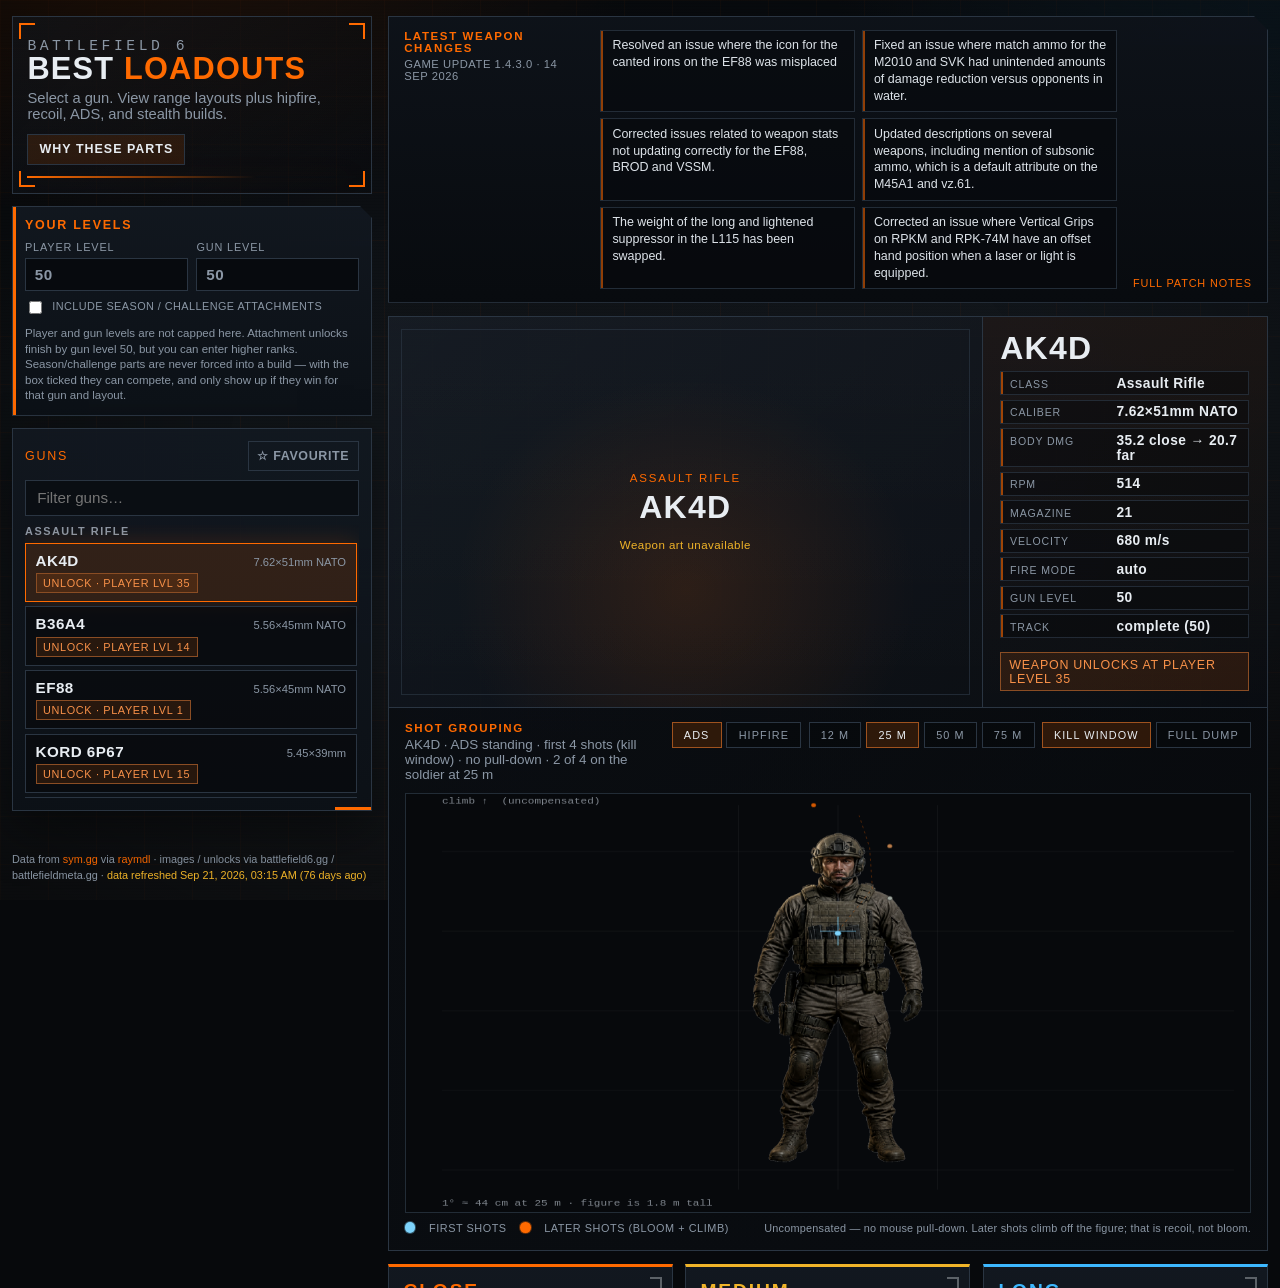
==== commit 67710272: "Open the loadout reasons on their own page from the main screen. The why page stays off the gun view" ====
--- a/index.html
+++ b/index.html
@@ -21,7 +21,7 @@
       href="https://fonts.googleapis.com/css2?family=Barlow:ital,wght@0,400;0,500;0,600;0,700;1,400&family=Barlow+Condensed:wght@500;600;700;800&family=IBM+Plex+Mono:wght@400;500;600&display=swap"
       rel="stylesheet"
     />
-    <link rel="stylesheet" href="./css/styles.css?v=20260926b" />
+    <link rel="stylesheet" href="./css/styles.css?v=20260926c" />
   </head>
   <body>
     <div class="fx-scan" aria-hidden="true"></div>
@@ -33,6 +33,7 @@
           <p class="brand">Battlefield 6</p>
           <h1>Best <span>Loadouts</span></h1>
           <p>Select a gun. View range layouts plus hipfire, recoil, ADS, and stealth builds.</p>
+          <a class="reasons-link" href="./why.html">Why these parts</a>
           <div class="hero-rule" aria-hidden="true"></div>
         </header>
 
--- a/css/styles.css
+++ b/css/styles.css
@@ -214,6 +214,26 @@
   font-size: 0.92rem;
   font-weight: 500;
   animation: rise 0.55s ease 0.12s both;
+}
+
+.reasons-link {
+  display: inline-block;
+  margin-top: 0.75rem;
+  border: 1px solid var(--line);
+  color: var(--ink);
+  background: color-mix(in srgb, var(--accent) 12%, transparent);
+  font-family: var(--font-heading);
+  font-size: 0.78rem;
+  font-weight: 700;
+  letter-spacing: 0.08em;
+  text-transform: uppercase;
+  text-decoration: none;
+  padding: 0.45rem 0.7rem;
+}
+
+.reasons-link:hover {
+  border-color: var(--accent);
+  color: var(--accent);
 }
 
 .hero-rule {
@@ -1630,3 +1650,160 @@
     filter: none !important;
   }
 }
+
+.reasons-page {
+  position: relative;
+  z-index: 1;
+  width: min(920px, calc(100% - 1.5rem));
+  margin: 0 auto;
+  padding: 1.25rem 0 3rem;
+}
+
+.reasons-back {
+  display: inline-block;
+  margin-bottom: 0.85rem;
+  color: var(--muted);
+  font-family: var(--font-heading);
+  font-size: 0.78rem;
+  font-weight: 700;
+  letter-spacing: 0.08em;
+  text-transform: uppercase;
+  text-decoration: none;
+}
+
+.reasons-back:hover {
+  color: var(--accent);
+}
+
+.reasons-page h1 {
+  margin: 0;
+  font-size: clamp(2rem, 4vw, 3rem);
+  letter-spacing: 0.04em;
+  text-transform: uppercase;
+}
+
+.reasons-page h1 span {
+  color: var(--accent);
+}
+
+.reasons-lead,
+.reasons-note {
+  color: var(--muted);
+  max-width: 42rem;
+}
+
+.reasons-lead {
+  margin: 0.7rem 0 0;
+  font-size: 1.02rem;
+}
+
+.reasons-note {
+  margin: 0.35rem 0 0;
+  font-size: 0.9rem;
+}
+
+.reasons-nav {
+  display: flex;
+  flex-wrap: wrap;
+  gap: 0.4rem;
+  margin: 1.1rem 0 1.25rem;
+}
+
+.reasons-nav a {
+  border: 1px solid var(--line);
+  color: var(--ink);
+  text-decoration: none;
+  font-family: var(--font-heading);
+  font-size: 0.75rem;
+  font-weight: 700;
+  letter-spacing: 0.06em;
+  text-transform: uppercase;
+  padding: 0.35rem 0.5rem;
+}
+
+.reasons-nav a:hover {
+  border-color: var(--accent);
+  color: var(--accent);
+}
+
+.reason-card {
+  background: linear-gradient(180deg, rgba(18, 24, 32, 0.98), rgba(9, 12, 16, 0.98));
+  border: 1px solid var(--line);
+  border-top: 3px solid var(--accent);
+  margin: 0 0 0.85rem;
+  padding: 0.9rem 1rem 1rem;
+}
+
+.reason-card[data-build='close'],
+.reason-card[data-build='stealth-close'] {
+  border-top-color: var(--close);
+}
+.reason-card[data-build='mid'],
+.reason-card[data-build='stealth-mid'] {
+  border-top-color: var(--mid);
+}
+.reason-card[data-build='long'],
+.reason-card[data-build='stealth-long'] {
+  border-top-color: var(--long);
+}
+.reason-card[data-build='hipfire'] {
+  border-top-color: #7dd3fc;
+}
+.reason-card[data-build='recoil'] {
+  border-top-color: #fbbf24;
+}
+.reason-card[data-build='ads'] {
+  border-top-color: #c4b5fd;
+}
+.reason-card[data-build='thermal-close'],
+.reason-card[data-build='thermal-mid'],
+.reason-card[data-build='thermal-long'] {
+  border-top-color: #f59e0b;
+}
+.reason-card[data-build^='stealth-'] {
+  border-top-color: #5eead4;
+}
+
+.reason-card h2 {
+  margin: 0;
+  font-size: 1.35rem;
+  letter-spacing: 0.08em;
+  text-transform: uppercase;
+}
+
+.reason-card p {
+  margin: 0.4rem 0 0;
+  color: var(--muted);
+}
+
+.reason-card .reason-cite {
+  color: var(--accent-2);
+}
+
+.reason-card table {
+  width: 100%;
+  margin-top: 0.75rem;
+  border-collapse: collapse;
+}
+
+.reason-card th,
+.reason-card td {
+  padding: 0.5rem 0.35rem;
+  border-bottom: 1px solid color-mix(in srgb, var(--line) 80%, transparent);
+  vertical-align: top;
+  text-align: left;
+}
+
+.reason-card th {
+  width: 6.2rem;
+  color: var(--muted);
+  font-family: var(--font-heading);
+  font-size: 0.72rem;
+  font-weight: 700;
+  letter-spacing: 0.08em;
+  text-transform: uppercase;
+}
+
+.reason-card td {
+  font-size: 0.95rem;
+}
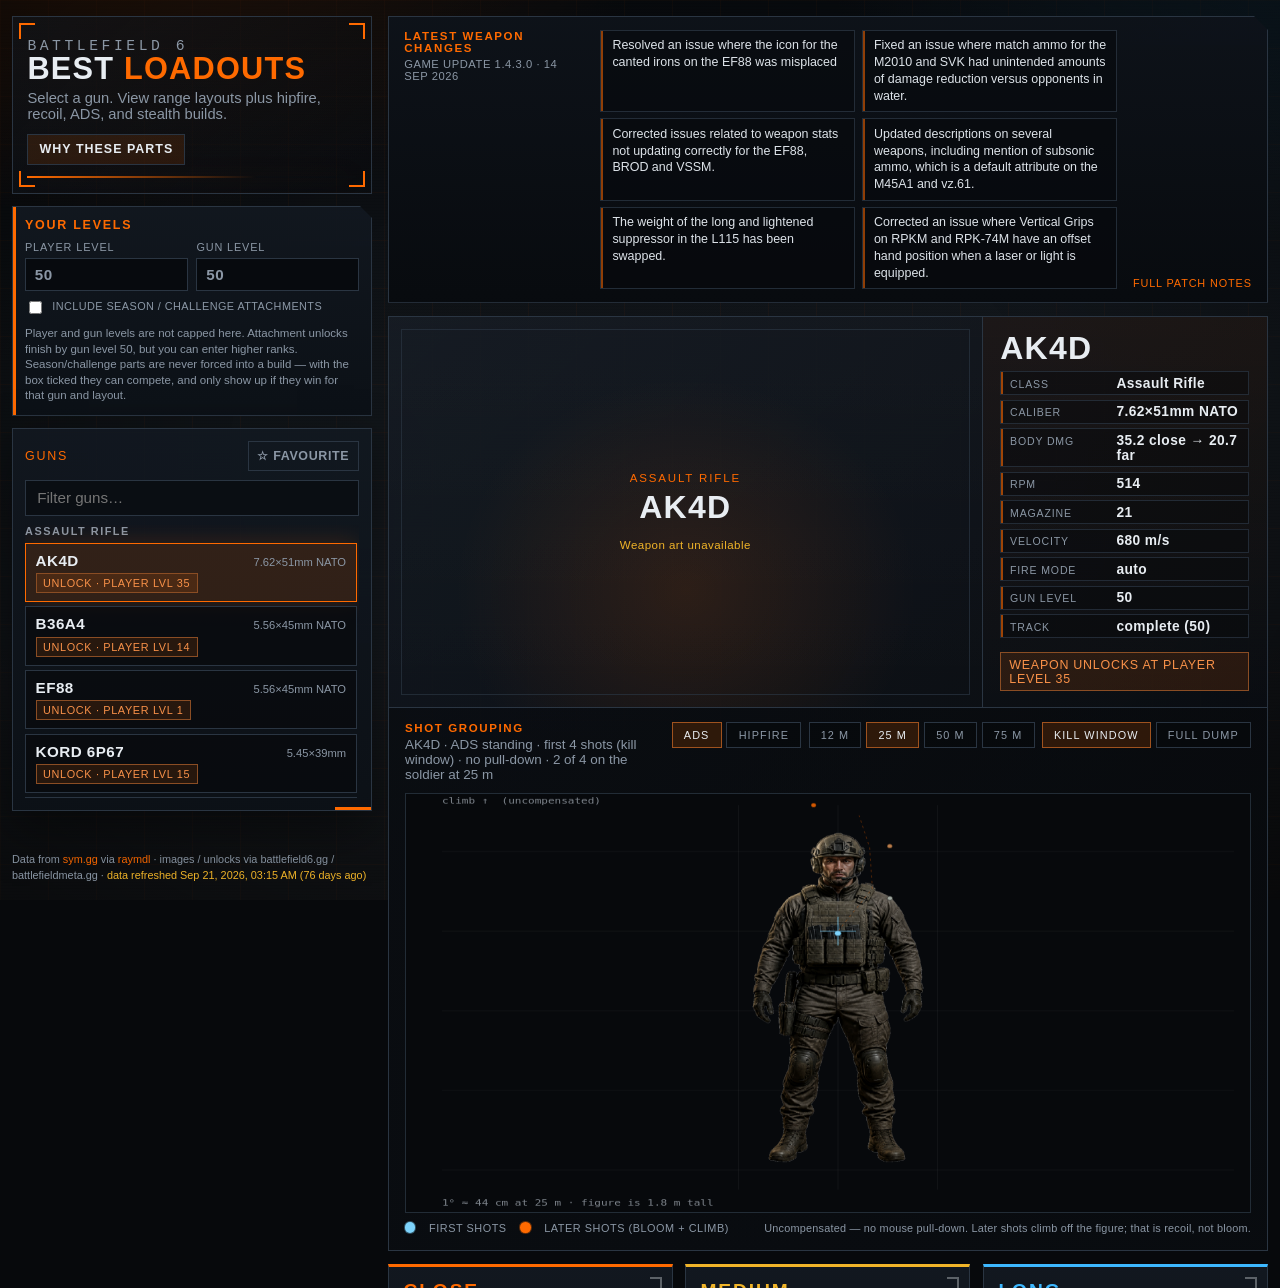
==== commit 64dc9351: "Explain each loadout by the parts it actually picks. Co-authored-by: Cursor <cursoragent@cursor.com>" ====
--- a/index.html
+++ b/index.html
@@ -21,7 +21,7 @@
       href="https://fonts.googleapis.com/css2?family=Barlow:ital,wght@0,400;0,500;0,600;0,700;1,400&family=Barlow+Condensed:wght@500;600;700;800&family=IBM+Plex+Mono:wght@400;500;600&display=swap"
       rel="stylesheet"
     />
-    <link rel="stylesheet" href="./css/styles.css?v=20260926c" />
+    <link rel="stylesheet" href="./css/styles.css?v=20260926e" />
   </head>
   <body>
     <div class="fx-scan" aria-hidden="true"></div>
@@ -33,7 +33,7 @@
           <p class="brand">Battlefield 6</p>
           <h1>Best <span>Loadouts</span></h1>
           <p>Select a gun. View range layouts plus hipfire, recoil, ADS, and stealth builds.</p>
-          <a class="reasons-link" href="./why.html">Why these parts</a>
+          <a class="reasons-link" id="reasonsLink" href="./why.html">Why these parts</a>
           <div class="hero-rule" aria-hidden="true"></div>
         </header>
 
@@ -169,6 +169,6 @@
     <script src="./js/embedded-data.js?v=20260926b"></script>
     <script src="./js/stats.js?v=20260926b"></script>
     <script src="./js/optimizer.js?v=20260926b"></script>
-    <script src="./js/app.js?v=20260926b"></script>
+    <script src="./js/app.js?v=20260926e"></script>
   </body>
 </html>
--- a/css/styles.css
+++ b/css/styles.css
@@ -1807,3 +1807,57 @@
 .reason-card td {
   font-size: 0.95rem;
 }
+
+.reason-gun {
+  display: block;
+  margin: 0.9rem 0 0.35rem;
+  color: var(--muted);
+  font-family: var(--font-heading);
+  font-size: 0.72rem;
+  font-weight: 700;
+  letter-spacing: 0.08em;
+  text-transform: uppercase;
+}
+
+#whyGun {
+  width: min(100%, 22rem);
+  background: var(--panel);
+  color: var(--ink);
+  border: 1px solid var(--line);
+  font: inherit;
+  padding: 0.45rem 0.55rem;
+}
+
+.reason-slots {
+  list-style: none;
+  margin: 0.75rem 0 0;
+  padding: 0;
+}
+
+.reason-slots li {
+  display: grid;
+  grid-template-columns: 5.2rem minmax(0, 1fr);
+  gap: 0.35rem 0.75rem;
+  padding: 0.5rem 0;
+  border-bottom: 1px solid color-mix(in srgb, var(--line) 80%, transparent);
+}
+
+.reason-slots span {
+  color: var(--muted);
+  font-family: var(--font-heading);
+  font-size: 0.72rem;
+  font-weight: 700;
+  letter-spacing: 0.08em;
+  text-transform: uppercase;
+  padding-top: 0.15rem;
+}
+
+.reason-slots strong {
+  font-weight: 650;
+}
+
+.reason-slots p {
+  margin: 0.15rem 0 0;
+  color: var(--muted);
+  font-size: 0.9rem;
+}
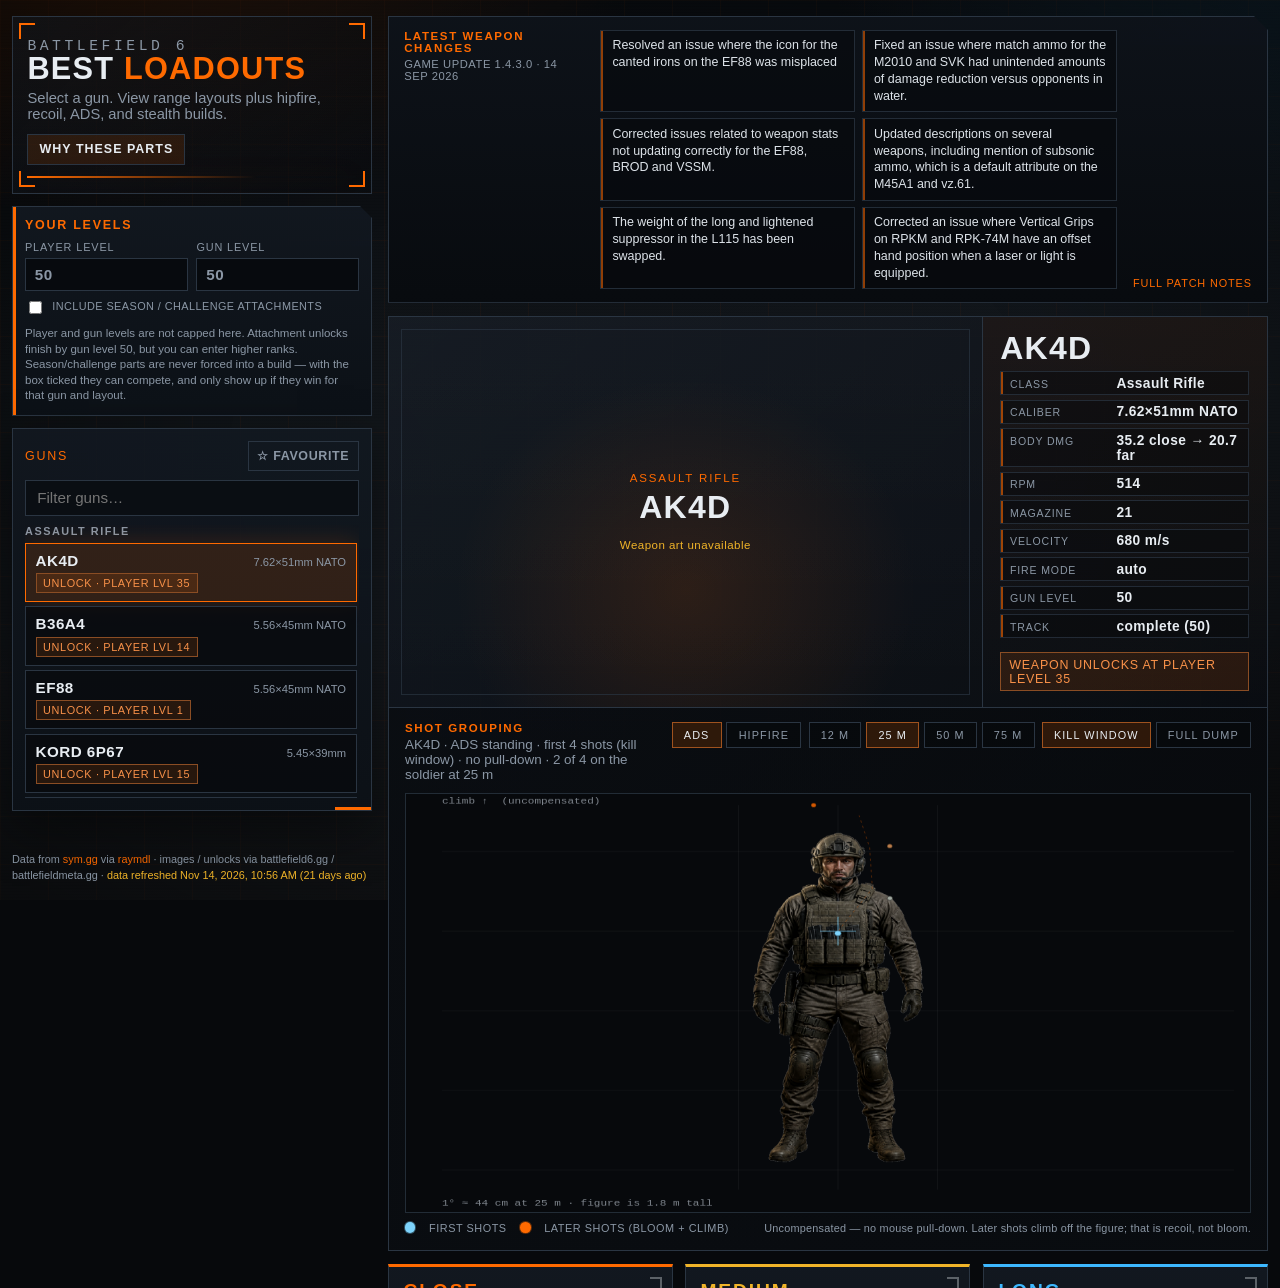
==== commit 4aa420e4: "Show layouts for new guns whose unlock levels aren't published yet. battlefieldmeta lists the Mk 24," ====
--- a/index.html
+++ b/index.html
@@ -166,9 +166,9 @@
       </section>
     </main>
 
-    <script src="./js/embedded-data.js?v=20260926b"></script>
+    <script src="./js/embedded-data.js?v=20261114a"></script>
     <script src="./js/stats.js?v=20260926b"></script>
-    <script src="./js/optimizer.js?v=20260926b"></script>
-    <script src="./js/app.js?v=20260926e"></script>
+    <script src="./js/optimizer.js?v=20261114a"></script>
+    <script src="./js/app.js?v=20261114a"></script>
   </body>
 </html>
